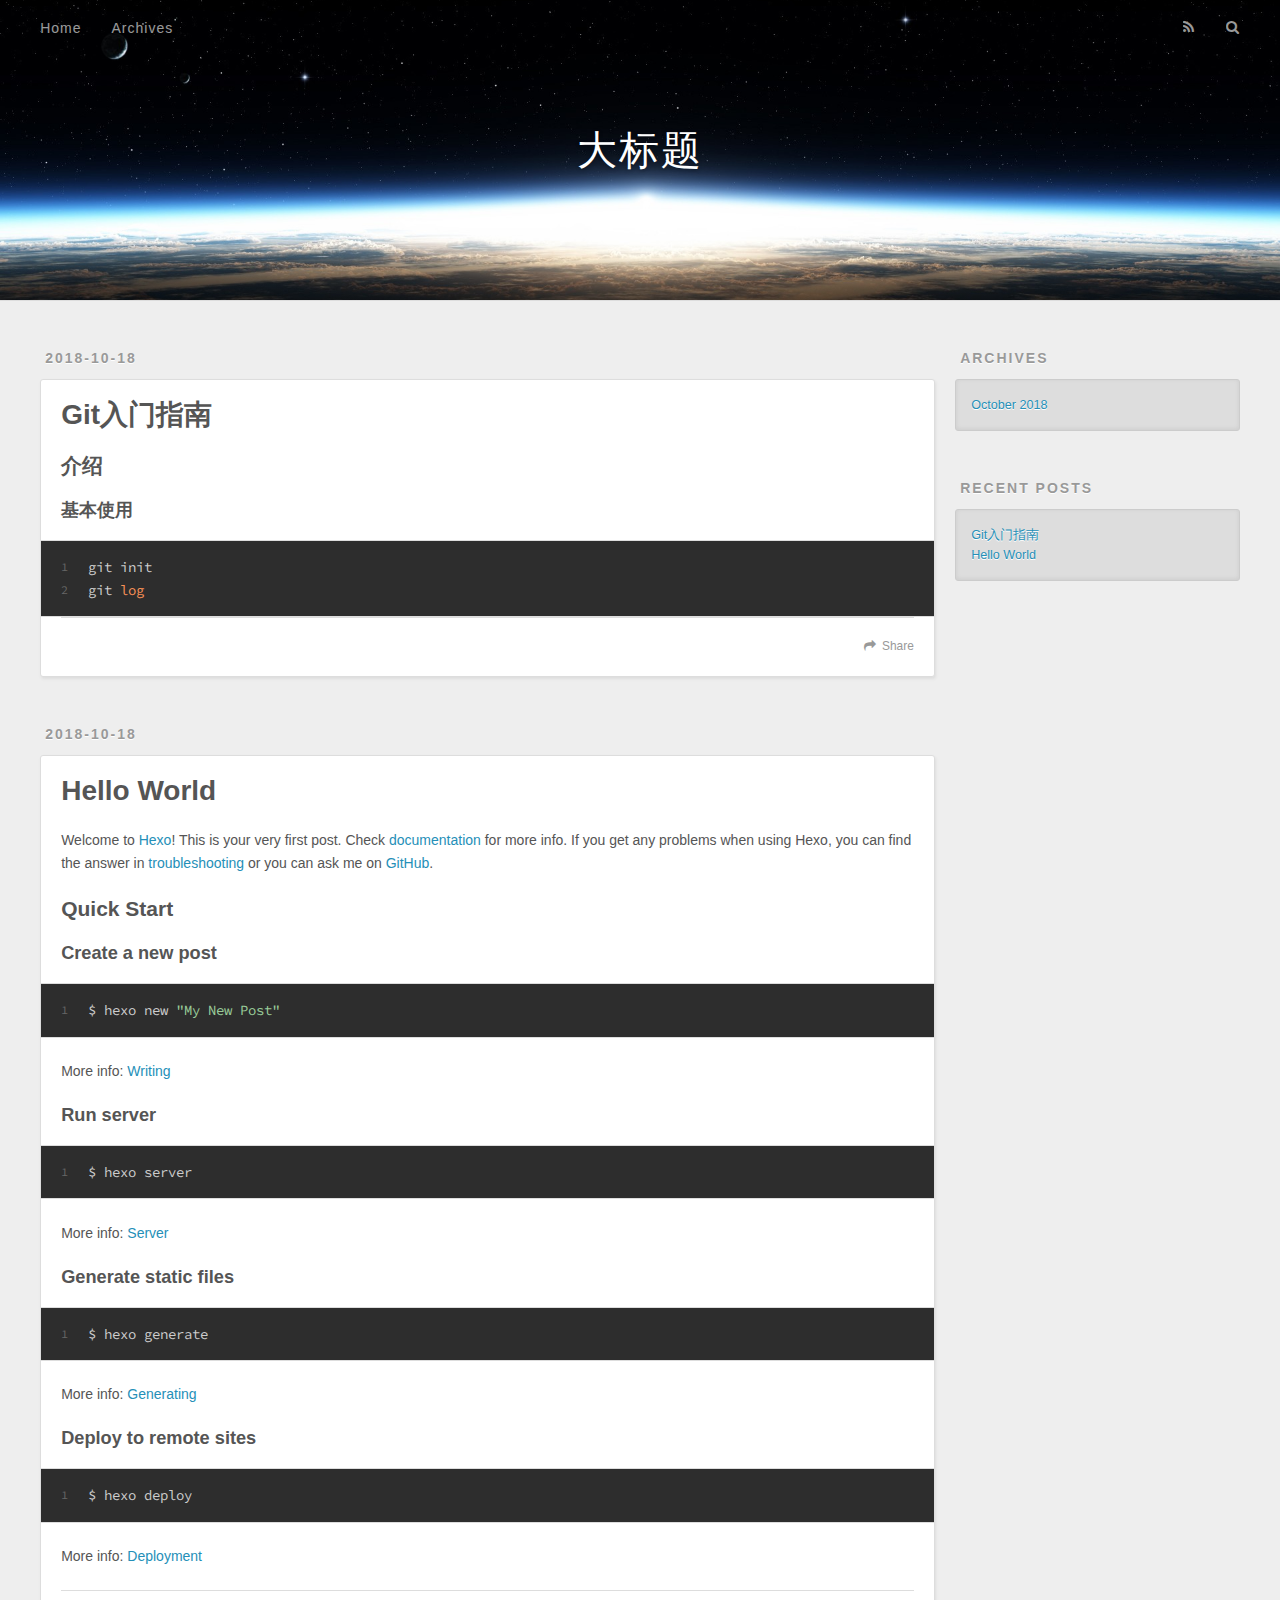
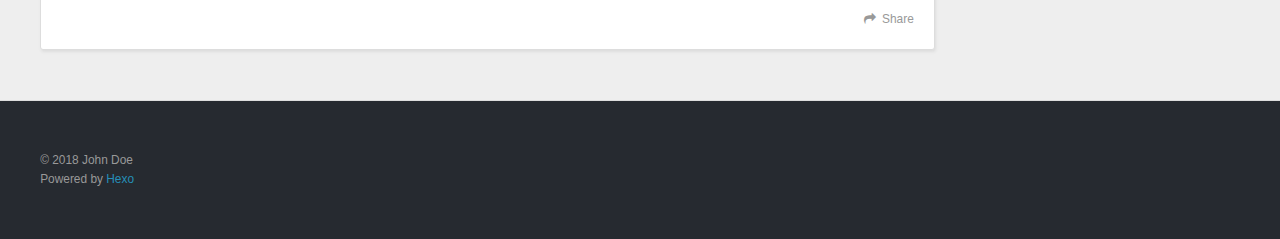
==== index.html @ 71ee5561 "Site updated: 2018-10-18 20:08:12" ====
<!DOCTYPE html>
<html>
<head>
  <meta charset="utf-8">
  

  
  <title>大标题</title>
  <meta name="viewport" content="width=device-width, initial-scale=1, maximum-scale=1">
  <meta property="og:type" content="website">
<meta property="og:title" content="大标题">
<meta property="og:url" content="http://yoursite.com/index.html">
<meta property="og:site_name" content="大标题">
<meta property="og:locale" content="default">
<meta name="twitter:card" content="summary">
<meta name="twitter:title" content="大标题">
  
    <link rel="alternate" href="/atom.xml" title="大标题" type="application/atom+xml">
  
  
    <link rel="icon" href="/favicon.png">
  
  
    <link href="//fonts.googleapis.com/css?family=Source+Code+Pro" rel="stylesheet" type="text/css">
  
  <link rel="stylesheet" href="/css/style.css">
</head>

<body>
  <div id="container">
    <div id="wrap">
      <header id="header">
  <div id="banner"></div>
  <div id="header-outer" class="outer">
    <div id="header-title" class="inner">
      <h1 id="logo-wrap">
        <a href="/" id="logo">大标题</a>
      </h1>
      
    </div>
    <div id="header-inner" class="inner">
      <nav id="main-nav">
        <a id="main-nav-toggle" class="nav-icon"></a>
        
          <a class="main-nav-link" href="/">Home</a>
        
          <a class="main-nav-link" href="/archives">Archives</a>
        
      </nav>
      <nav id="sub-nav">
        
          <a id="nav-rss-link" class="nav-icon" href="/atom.xml" title="RSS Feed"></a>
        
        <a id="nav-search-btn" class="nav-icon" title="Search"></a>
      </nav>
      <div id="search-form-wrap">
        <form action="//google.com/search" method="get" accept-charset="UTF-8" class="search-form"><input type="search" name="q" class="search-form-input" placeholder="Search"><button type="submit" class="search-form-submit">&#xF002;</button><input type="hidden" name="sitesearch" value="http://yoursite.com"></form>
      </div>
    </div>
  </div>
</header>
      <div class="outer">
        <section id="main">
  
    <article id="post-Git入门指南" class="article article-type-post" itemscope itemprop="blogPost">
  <div class="article-meta">
    <a href="/2018/10/18/Git入门指南/" class="article-date">
  <time datetime="2018-10-18T11:48:12.000Z" itemprop="datePublished">2018-10-18</time>
</a>
    
  </div>
  <div class="article-inner">
    
    
      <header class="article-header">
        
  
    <h1 itemprop="name">
      <a class="article-title" href="/2018/10/18/Git入门指南/">Git入门指南</a>
    </h1>
  

      </header>
    
    <div class="article-entry" itemprop="articleBody">
      
        <h2 id="介绍"><a href="#介绍" class="headerlink" title="介绍"></a>介绍</h2><h3 id="基本使用"><a href="#基本使用" class="headerlink" title="基本使用"></a>基本使用</h3><figure class="highlight bash"><table><tr><td class="gutter"><pre><span class="line">1</span><br><span class="line">2</span><br></pre></td><td class="code"><pre><span class="line">git init</span><br><span class="line">git <span class="built_in">log</span></span><br></pre></td></tr></table></figure>

      
    </div>
    <footer class="article-footer">
      <a data-url="http://yoursite.com/2018/10/18/Git入门指南/" data-id="cjneixxfx0001jmjs3ebqkhds" class="article-share-link">Share</a>
      
      
    </footer>
  </div>
  
</article>


  
    <article id="post-hello-world" class="article article-type-post" itemscope itemprop="blogPost">
  <div class="article-meta">
    <a href="/2018/10/18/hello-world/" class="article-date">
  <time datetime="2018-10-18T11:29:55.000Z" itemprop="datePublished">2018-10-18</time>
</a>
    
  </div>
  <div class="article-inner">
    
    
      <header class="article-header">
        
  
    <h1 itemprop="name">
      <a class="article-title" href="/2018/10/18/hello-world/">Hello World</a>
    </h1>
  

      </header>
    
    <div class="article-entry" itemprop="articleBody">
      
        <p>Welcome to <a href="https://hexo.io/" target="_blank" rel="noopener">Hexo</a>! This is your very first post. Check <a href="https://hexo.io/docs/" target="_blank" rel="noopener">documentation</a> for more info. If you get any problems when using Hexo, you can find the answer in <a href="https://hexo.io/docs/troubleshooting.html" target="_blank" rel="noopener">troubleshooting</a> or you can ask me on <a href="https://github.com/hexojs/hexo/issues" target="_blank" rel="noopener">GitHub</a>.</p>
<h2 id="Quick-Start"><a href="#Quick-Start" class="headerlink" title="Quick Start"></a>Quick Start</h2><h3 id="Create-a-new-post"><a href="#Create-a-new-post" class="headerlink" title="Create a new post"></a>Create a new post</h3><figure class="highlight bash"><table><tr><td class="gutter"><pre><span class="line">1</span><br></pre></td><td class="code"><pre><span class="line">$ hexo new <span class="string">"My New Post"</span></span><br></pre></td></tr></table></figure>
<p>More info: <a href="https://hexo.io/docs/writing.html" target="_blank" rel="noopener">Writing</a></p>
<h3 id="Run-server"><a href="#Run-server" class="headerlink" title="Run server"></a>Run server</h3><figure class="highlight bash"><table><tr><td class="gutter"><pre><span class="line">1</span><br></pre></td><td class="code"><pre><span class="line">$ hexo server</span><br></pre></td></tr></table></figure>
<p>More info: <a href="https://hexo.io/docs/server.html" target="_blank" rel="noopener">Server</a></p>
<h3 id="Generate-static-files"><a href="#Generate-static-files" class="headerlink" title="Generate static files"></a>Generate static files</h3><figure class="highlight bash"><table><tr><td class="gutter"><pre><span class="line">1</span><br></pre></td><td class="code"><pre><span class="line">$ hexo generate</span><br></pre></td></tr></table></figure>
<p>More info: <a href="https://hexo.io/docs/generating.html" target="_blank" rel="noopener">Generating</a></p>
<h3 id="Deploy-to-remote-sites"><a href="#Deploy-to-remote-sites" class="headerlink" title="Deploy to remote sites"></a>Deploy to remote sites</h3><figure class="highlight bash"><table><tr><td class="gutter"><pre><span class="line">1</span><br></pre></td><td class="code"><pre><span class="line">$ hexo deploy</span><br></pre></td></tr></table></figure>
<p>More info: <a href="https://hexo.io/docs/deployment.html" target="_blank" rel="noopener">Deployment</a></p>

      
    </div>
    <footer class="article-footer">
      <a data-url="http://yoursite.com/2018/10/18/hello-world/" data-id="cjneixxfq0000jmjsepfy2b7a" class="article-share-link">Share</a>
      
      
    </footer>
  </div>
  
</article>


  


</section>
        
          <aside id="sidebar">
  
    

  
    

  
    
  
    
  <div class="widget-wrap">
    <h3 class="widget-title">Archives</h3>
    <div class="widget">
      <ul class="archive-list"><li class="archive-list-item"><a class="archive-list-link" href="/archives/2018/10/">October 2018</a></li></ul>
    </div>
  </div>


  
    
  <div class="widget-wrap">
    <h3 class="widget-title">Recent Posts</h3>
    <div class="widget">
      <ul>
        
          <li>
            <a href="/2018/10/18/Git入门指南/">Git入门指南</a>
          </li>
        
          <li>
            <a href="/2018/10/18/hello-world/">Hello World</a>
          </li>
        
      </ul>
    </div>
  </div>

  
</aside>
        
      </div>
      <footer id="footer">
  
  <div class="outer">
    <div id="footer-info" class="inner">
      &copy; 2018 John Doe<br>
      Powered by <a href="http://hexo.io/" target="_blank">Hexo</a>
    </div>
  </div>
</footer>
    </div>
    <nav id="mobile-nav">
  
    <a href="/" class="mobile-nav-link">Home</a>
  
    <a href="/archives" class="mobile-nav-link">Archives</a>
  
</nav>
    

<script src="//ajax.googleapis.com/ajax/libs/jquery/2.0.3/jquery.min.js"></script>


  <link rel="stylesheet" href="/fancybox/jquery.fancybox.css">
  <script src="/fancybox/jquery.fancybox.pack.js"></script>


<script src="/js/script.js"></script>



  </div>
</body>
</html>
---- css/style.css ----
body {
  width: 100%;
}
body:before,
body:after {
  content: "";
  display: table;
}
body:after {
  clear: both;
}
html,
body,
div,
span,
applet,
object,
iframe,
h1,
h2,
h3,
h4,
h5,
h6,
p,
blockquote,
pre,
a,
abbr,
acronym,
address,
big,
cite,
code,
del,
dfn,
em,
img,
ins,
kbd,
q,
s,
samp,
small,
strike,
strong,
sub,
sup,
tt,
var,
dl,
dt,
dd,
ol,
ul,
li,
fieldset,
form,
label,
legend,
table,
caption,
tbody,
tfoot,
thead,
tr,
th,
td {
  margin: 0;
  padding: 0;
  border: 0;
  outline: 0;
  font-weight: inherit;
  font-style: inherit;
  font-family: inherit;
  font-size: 100%;
  vertical-align: baseline;
}
body {
  line-height: 1;
  color: #000;
  background: #fff;
}
ol,
ul {
  list-style: none;
}
table {
  border-collapse: separate;
  border-spacing: 0;
  vertical-align: middle;
}
caption,
th,
td {
  text-align: left;
  font-weight: normal;
  vertical-align: middle;
}
a img {
  border: none;
}
input,
button {
  margin: 0;
  padding: 0;
}
input::-moz-focus-inner,
button::-moz-focus-inner {
  border: 0;
  padding: 0;
}
@font-face {
  font-family: FontAwesome;
  font-style: normal;
  font-weight: normal;
  src: url("fonts/fontawesome-webfont.eot?v=#4.0.3");
  src: url("fonts/fontawesome-webfont.eot?#iefix&v=#4.0.3") format("embedded-opentype"), url("fonts/fontawesome-webfont.woff?v=#4.0.3") format("woff"), url("fonts/fontawesome-webfont.ttf?v=#4.0.3") format("truetype"), url("fonts/fontawesome-webfont.svg#fontawesomeregular?v=#4.0.3") format("svg");
}
html,
body,
#container {
  height: 100%;
}
body {
  background: #eee;
  font: 14px -apple-system, BlinkMacSystemFont, "Segoe UI", "Roboto", "Oxygen", "Ubuntu", "Cantarell", "Fira Sans", "Droid Sans", "Helvetica Neue", sans-serif;
  -webkit-text-size-adjust: 100%;
}
.outer {
  max-width: 1220px;
  margin: 0 auto;
  padding: 0 20px;
}
.outer:before,
.outer:after {
  content: "";
  display: table;
}
.outer:after {
  clear: both;
}
.inner {
  display: inline;
  float: left;
  width: 98.33333333333333%;
  margin: 0 0.833333333333333%;
}
.left,
.alignleft {
  float: left;
}
.right,
.alignright {
  float: right;
}
.clear {
  clear: both;
}
#container {
  position: relative;
}
.mobile-nav-on {
  overflow: hidden;
}
#wrap {
  height: 100%;
  width: 100%;
  position: absolute;
  top: 0;
  left: 0;
  -webkit-transition: 0.2s ease-out;
  -moz-transition: 0.2s ease-out;
  -ms-transition: 0.2s ease-out;
  transition: 0.2s ease-out;
  z-index: 1;
  background: #eee;
}
.mobile-nav-on #wrap {
  left: 280px;
}
@media screen and (min-width: 768px) {
  #main {
    display: inline;
    float: left;
    width: 73.33333333333333%;
    margin: 0 0.833333333333333%;
  }
}
.article-date,
.article-category-link,
.archive-year,
.widget-title {
  text-decoration: none;
  text-transform: uppercase;
  letter-spacing: 2px;
  color: #999;
  margin-bottom: 1em;
  margin-left: 5px;
  line-height: 1em;
  text-shadow: 0 1px #fff;
  font-weight: bold;
}
.article-inner,
.archive-article-inner {
  background: #fff;
  -webkit-box-shadow: 1px 2px 3px #ddd;
  box-shadow: 1px 2px 3px #ddd;
  border: 1px solid #ddd;
  border-radius: 3px;
}
.article-entry h1,
.widget h1 {
  font-size: 2em;
}
.article-entry h2,
.widget h2 {
  font-size: 1.5em;
}
.article-entry h3,
.widget h3 {
  font-size: 1.3em;
}
.article-entry h4,
.widget h4 {
  font-size: 1.2em;
}
.article-entry h5,
.widget h5 {
  font-size: 1em;
}
.article-entry h6,
.widget h6 {
  font-size: 1em;
  color: #999;
}
.article-entry hr,
.widget hr {
  border: 1px dashed #ddd;
}
.article-entry strong,
.widget strong {
  font-weight: bold;
}
.article-entry em,
.widget em,
.article-entry cite,
.widget cite {
  font-style: italic;
}
.article-entry sup,
.widget sup,
.article-entry sub,
.widget sub {
  font-size: 0.75em;
  line-height: 0;
  position: relative;
  vertical-align: baseline;
}
.article-entry sup,
.widget sup {
  top: -0.5em;
}
.article-entry sub,
.widget sub {
  bottom: -0.2em;
}
.article-entry small,
.widget small {
  font-size: 0.85em;
}
.article-entry acronym,
.widget acronym,
.article-entry abbr,
.widget abbr {
  border-bottom: 1px dotted;
}
.article-entry ul,
.widget ul,
.article-entry ol,
.widget ol,
.article-entry dl,
.widget dl {
  margin: 0 20px;
  line-height: 1.6em;
}
.article-entry ul ul,
.widget ul ul,
.article-entry ol ul,
.widget ol ul,
.article-entry ul ol,
.widget ul ol,
.article-entry ol ol,
.widget ol ol {
  margin-top: 0;
  margin-bottom: 0;
}
.article-entry ul,
.widget ul {
  list-style: disc;
}
.article-entry ol,
.widget ol {
  list-style: decimal;
}
.article-entry dt,
.widget dt {
  font-weight: bold;
}
#header {
  height: 300px;
  position: relative;
  border-bottom: 1px solid #ddd;
}
#header:before,
#header:after {
  content: "";
  position: absolute;
  left: 0;
  right: 0;
  height: 40px;
}
#header:before {
  top: 0;
  background: -webkit-linear-gradient(rgba(0,0,0,0.2), transparent);
  background: -moz-linear-gradient(rgba(0,0,0,0.2), transparent);
  background: -ms-linear-gradient(rgba(0,0,0,0.2), transparent);
  background: linear-gradient(rgba(0,0,0,0.2), transparent);
}
#header:after {
  bottom: 0;
  background: -webkit-linear-gradient(transparent, rgba(0,0,0,0.2));
  background: -moz-linear-gradient(transparent, rgba(0,0,0,0.2));
  background: -ms-linear-gradient(transparent, rgba(0,0,0,0.2));
  background: linear-gradient(transparent, rgba(0,0,0,0.2));
}
#header-outer {
  height: 100%;
  position: relative;
}
#header-inner {
  position: relative;
  overflow: hidden;
}
#banner {
  position: absolute;
  top: 0;
  left: 0;
  width: 100%;
  height: 100%;
  background: url("images/banner.jpg") center #000;
  -webkit-background-size: cover;
  -moz-background-size: cover;
  background-size: cover;
  z-index: -1;
}
#header-title {
  text-align: center;
  height: 40px;
  position: absolute;
  top: 50%;
  left: 0;
  margin-top: -20px;
}
#logo,
#subtitle {
  text-decoration: none;
  color: #fff;
  font-weight: 300;
  text-shadow: 0 1px 4px rgba(0,0,0,0.3);
}
#logo {
  font-size: 40px;
  line-height: 40px;
  letter-spacing: 2px;
}
#subtitle {
  font-size: 16px;
  line-height: 16px;
  letter-spacing: 1px;
}
#subtitle-wrap {
  margin-top: 16px;
}
#main-nav {
  float: left;
  margin-left: -15px;
}
.nav-icon,
.main-nav-link {
  float: left;
  color: #fff;
  opacity: 0.6;
  text-decoration: none;
  text-shadow: 0 1px rgba(0,0,0,0.2);
  -webkit-transition: opacity 0.2s;
  -moz-transition: opacity 0.2s;
  -ms-transition: opacity 0.2s;
  transition: opacity 0.2s;
  display: block;
  padding: 20px 15px;
}
.nav-icon:hover,
.main-nav-link:hover {
  opacity: 1;
}
.nav-icon {
  font-family: FontAwesome;
  text-align: center;
  font-size: 14px;
  width: 14px;
  height: 14px;
  padding: 20px 15px;
  position: relative;
  cursor: pointer;
}
.main-nav-link {
  font-weight: 300;
  letter-spacing: 1px;
}
@media screen and (max-width: 479px) {
  .main-nav-link {
    display: none;
  }
}
#main-nav-toggle {
  display: none;
}
#main-nav-toggle:before {
  content: "\f0c9";
}
@media screen and (max-width: 479px) {
  #main-nav-toggle {
    display: block;
  }
}
#sub-nav {
  float: right;
  margin-right: -15px;
}
#nav-rss-link:before {
  content: "\f09e";
}
#nav-search-btn:before {
  content: "\f002";
}
#search-form-wrap {
  position: absolute;
  top: 15px;
  width: 150px;
  height: 30px;
  right: -150px;
  opacity: 0;
  -webkit-transition: 0.2s ease-out;
  -moz-transition: 0.2s ease-out;
  -ms-transition: 0.2s ease-out;
  transition: 0.2s ease-out;
}
#search-form-wrap.on {
  opacity: 1;
  right: 0;
}
@media screen and (max-width: 479px) {
  #search-form-wrap {
    width: 100%;
    right: -100%;
  }
}
.search-form {
  position: absolute;
  top: 0;
  left: 0;
  right: 0;
  background: #fff;
  padding: 5px 15px;
  border-radius: 15px;
  -webkit-box-shadow: 0 0 10px rgba(0,0,0,0.3);
  box-shadow: 0 0 10px rgba(0,0,0,0.3);
}
.search-form-input {
  border: none;
  background: none;
  color: #555;
  width: 100%;
  font: 13px -apple-system, BlinkMacSystemFont, "Segoe UI", "Roboto", "Oxygen", "Ubuntu", "Cantarell", "Fira Sans", "Droid Sans", "Helvetica Neue", sans-serif;
  outline: none;
}
.search-form-input::-webkit-search-results-decoration,
.search-form-input::-webkit-search-cancel-button {
  -webkit-appearance: none;
}
.search-form-submit {
  position: absolute;
  top: 50%;
  right: 10px;
  margin-top: -7px;
  font: 13px FontAwesome;
  border: none;
  background: none;
  color: #bbb;
  cursor: pointer;
}
.search-form-submit:hover,
.search-form-submit:focus {
  color: #777;
}
.article {
  margin: 50px 0;
}
.article-inner {
  overflow: hidden;
}
.article-meta:before,
.article-meta:after {
  content: "";
  display: table;
}
.article-meta:after {
  clear: both;
}
.article-date {
  float: left;
}
.article-category {
  float: left;
  line-height: 1em;
  color: #ccc;
  text-shadow: 0 1px #fff;
  margin-left: 8px;
}
.article-category:before {
  content: "\2022";
}
.article-category-link {
  margin: 0 12px 1em;
}
.article-header {
  padding: 20px 20px 0;
}
.article-title {
  text-decoration: none;
  font-size: 2em;
  font-weight: bold;
  color: #555;
  line-height: 1.1em;
  -webkit-transition: color 0.2s;
  -moz-transition: color 0.2s;
  -ms-transition: color 0.2s;
  transition: color 0.2s;
}
a.article-title:hover {
  color: #258fb8;
}
.article-entry {
  color: #555;
  padding: 0 20px;
}
.article-entry:before,
.article-entry:after {
  content: "";
  display: table;
}
.article-entry:after {
  clear: both;
}
.article-entry p,
.article-entry table {
  line-height: 1.6em;
  margin: 1.6em 0;
}
.article-entry h1,
.article-entry h2,
.article-entry h3,
.article-entry h4,
.article-entry h5,
.article-entry h6 {
  font-weight: bold;
}
.article-entry h1,
.article-entry h2,
.article-entry h3,
.article-entry h4,
.article-entry h5,
.article-entry h6 {
  line-height: 1.1em;
  margin: 1.1em 0;
}
.article-entry a {
  color: #258fb8;
  text-decoration: none;
}
.article-entry a:hover {
  text-decoration: underline;
}
.article-entry ul,
.article-entry ol,
.article-entry dl {
  margin-top: 1.6em;
  margin-bottom: 1.6em;
}
.article-entry img,
.article-entry video {
  max-width: 100%;
  height: auto;
  display: block;
  margin: auto;
}
.article-entry iframe {
  border: none;
}
.article-entry table {
  width: 100%;
  border-collapse: collapse;
  border-spacing: 0;
}
.article-entry th {
  font-weight: bold;
  border-bottom: 3px solid #ddd;
  padding-bottom: 0.5em;
}
.article-entry td {
  border-bottom: 1px solid #ddd;
  padding: 10px 0;
}
.article-entry blockquote {
  font-family: Georgia, "Times New Roman", serif;
  font-size: 1.4em;
  margin: 1.6em 20px;
  text-align: center;
}
.article-entry blockquote footer {
  font-size: 14px;
  margin: 1.6em 0;
  font-family: -apple-system, BlinkMacSystemFont, "Segoe UI", "Roboto", "Oxygen", "Ubuntu", "Cantarell", "Fira Sans", "Droid Sans", "Helvetica Neue", sans-serif;
}
.article-entry blockquote footer cite:before {
  content: "—";
  padding: 0 0.5em;
}
.article-entry .pullquote {
  text-align: left;
  width: 45%;
  margin: 0;
}
.article-entry .pullquote.left {
  margin-left: 0.5em;
  margin-right: 1em;
}
.article-entry .pullquote.right {
  margin-right: 0.5em;
  margin-left: 1em;
}
.article-entry .caption {
  color: #999;
  display: block;
  font-size: 0.9em;
  margin-top: 0.5em;
  position: relative;
  text-align: center;
}
.article-entry .video-container {
  position: relative;
  padding-top: 56.25%;
  height: 0;
  overflow: hidden;
}
.article-entry .video-container iframe,
.article-entry .video-container object,
.article-entry .video-container embed {
  position: absolute;
  top: 0;
  left: 0;
  width: 100%;
  height: 100%;
  margin-top: 0;
}
.article-more-link a {
  display: inline-block;
  line-height: 1em;
  padding: 6px 15px;
  border-radius: 15px;
  background: #eee;
  color: #999;
  text-shadow: 0 1px #fff;
  text-decoration: none;
}
.article-more-link a:hover {
  background: #258fb8;
  color: #fff;
  text-decoration: none;
  text-shadow: 0 1px #1e7293;
}
.article-footer {
  font-size: 0.85em;
  line-height: 1.6em;
  border-top: 1px solid #ddd;
  padding-top: 1.6em;
  margin: 0 20px 20px;
}
.article-footer:before,
.article-footer:after {
  content: "";
  display: table;
}
.article-footer:after {
  clear: both;
}
.article-footer a {
  color: #999;
  text-decoration: none;
}
.article-footer a:hover {
  color: #555;
}
.article-tag-list-item {
  float: left;
  margin-right: 10px;
}
.article-tag-list-link:before {
  content: "#";
}
.article-comment-link {
  float: right;
}
.article-comment-link:before {
  content: "\f075";
  font-family: FontAwesome;
  padding-right: 8px;
}
.article-share-link {
  cursor: pointer;
  float: right;
  margin-left: 20px;
}
.article-share-link:before {
  content: "\f064";
  font-family: FontAwesome;
  padding-right: 6px;
}
#article-nav {
  position: relative;
}
#article-nav:before,
#article-nav:after {
  content: "";
  display: table;
}
#article-nav:after {
  clear: both;
}
@media screen and (min-width: 768px) {
  #article-nav {
    margin: 50px 0;
  }
  #article-nav:before {
    width: 8px;
    height: 8px;
    position: absolute;
    top: 50%;
    left: 50%;
    margin-top: -4px;
    margin-left: -4px;
    content: "";
    border-radius: 50%;
    background: #ddd;
    -webkit-box-shadow: 0 1px 2px #fff;
    box-shadow: 0 1px 2px #fff;
  }
}
.article-nav-link-wrap {
  text-decoration: none;
  text-shadow: 0 1px #fff;
  color: #999;
  -webkit-box-sizing: border-box;
  -moz-box-sizing: border-box;
  box-sizing: border-box;
  margin-top: 50px;
  text-align: center;
  display: block;
}
.article-nav-link-wrap:hover {
  color: #555;
}
@media screen and (min-width: 768px) {
  .article-nav-link-wrap {
    width: 50%;
    margin-top: 0;
  }
}
@media screen and (min-width: 768px) {
  #article-nav-newer {
    float: left;
    text-align: right;
    padding-right: 20px;
  }
}
@media screen and (min-width: 768px) {
  #article-nav-older {
    float: right;
    text-align: left;
    padding-left: 20px;
  }
}
.article-nav-caption {
  text-transform: uppercase;
  letter-spacing: 2px;
  color: #ddd;
  line-height: 1em;
  font-weight: bold;
}
#article-nav-newer .article-nav-caption {
  margin-right: -2px;
}
.article-nav-title {
  font-size: 0.85em;
  line-height: 1.6em;
  margin-top: 0.5em;
}
.article-share-box {
  position: absolute;
  display: none;
  background: #fff;
  -webkit-box-shadow: 1px 2px 10px rgba(0,0,0,0.2);
  box-shadow: 1px 2px 10px rgba(0,0,0,0.2);
  border-radius: 3px;
  margin-left: -145px;
  overflow: hidden;
  z-index: 1;
}
.article-share-box.on {
  display: block;
}
.article-share-input {
  width: 100%;
  background: none;
  -webkit-box-sizing: border-box;
  -moz-box-sizing: border-box;
  box-sizing: border-box;
  font: 14px -apple-system, BlinkMacSystemFont, "Segoe UI", "Roboto", "Oxygen", "Ubuntu", "Cantarell", "Fira Sans", "Droid Sans", "Helvetica Neue", sans-serif;
  padding: 0 15px;
  color: #555;
  outline: none;
  border: 1px solid #ddd;
  border-radius: 3px 3px 0 0;
  height: 36px;
  line-height: 36px;
}
.article-share-links {
  background: #eee;
}
.article-share-links:before,
.article-share-links:after {
  content: "";
  display: table;
}
.article-share-links:after {
  clear: both;
}
.article-share-twitter,
.article-share-facebook,
.article-share-pinterest,
.article-share-google {
  width: 50px;
  height: 36px;
  display: block;
  float: left;
  position: relative;
  color: #999;
  text-shadow: 0 1px #fff;
}
.article-share-twitter:before,
.article-share-facebook:before,
.article-share-pinterest:before,
.article-share-google:before {
  font-size: 20px;
  font-family: FontAwesome;
  width: 20px;
  height: 20px;
  position: absolute;
  top: 50%;
  left: 50%;
  margin-top: -10px;
  margin-left: -10px;
  text-align: center;
}
.article-share-twitter:hover,
.article-share-facebook:hover,
.article-share-pinterest:hover,
.article-share-google:hover {
  color: #fff;
}
.article-share-twitter:before {
  content: "\f099";
}
.article-share-twitter:hover {
  background: #00aced;
  text-shadow: 0 1px #008abe;
}
.article-share-facebook:before {
  content: "\f09a";
}
.article-share-facebook:hover {
  background: #3b5998;
  text-shadow: 0 1px #2f477a;
}
.article-share-pinterest:before {
  content: "\f0d2";
}
.article-share-pinterest:hover {
  background: #cb2027;
  text-shadow: 0 1px #a21a1f;
}
.article-share-google:before {
  content: "\f0d5";
}
.article-share-google:hover {
  background: #dd4b39;
  text-shadow: 0 1px #be3221;
}
.article-gallery {
  background: #000;
  position: relative;
}
.article-gallery-photos {
  position: relative;
  overflow: hidden;
}
.article-gallery-img {
  display: none;
  max-width: 100%;
}
.article-gallery-img:first-child {
  display: block;
}
.article-gallery-img.loaded {
  position: absolute;
  display: block;
}
.article-gallery-img img {
  display: block;
  max-width: 100%;
  margin: 0 auto;
}
#comments {
  background: #fff;
  -webkit-box-shadow: 1px 2px 3px #ddd;
  box-shadow: 1px 2px 3px #ddd;
  padding: 20px;
  border: 1px solid #ddd;
  border-radius: 3px;
  margin: 50px 0;
}
#comments a {
  color: #258fb8;
}
.archives-wrap {
  margin: 50px 0;
}
.archives:before,
.archives:after {
  content: "";
  display: table;
}
.archives:after {
  clear: both;
}
.archive-year-wrap {
  margin-bottom: 1em;
}
.archives {
  -webkit-column-gap: 10px;
  -moz-column-gap: 10px;
  column-gap: 10px;
}
@media screen and (min-width: 480px) and (max-width: 767px) {
  .archives {
    -webkit-column-count: 2;
    -moz-column-count: 2;
    column-count: 2;
  }
}
@media screen and (min-width: 768px) {
  .archives {
    -webkit-column-count: 3;
    -moz-column-count: 3;
    column-count: 3;
  }
}
.archive-article {
  -webkit-column-break-inside: avoid;
  page-break-inside: avoid;
  overflow: hidden;
  break-inside: avoid-column;
}
.archive-article-inner {
  padding: 10px;
  margin-bottom: 15px;
}
.archive-article-title {
  text-decoration: none;
  font-weight: bold;
  color: #555;
  -webkit-transition: color 0.2s;
  -moz-transition: color 0.2s;
  -ms-transition: color 0.2s;
  transition: color 0.2s;
  line-height: 1.6em;
}
.archive-article-title:hover {
  color: #258fb8;
}
.archive-article-footer {
  margin-top: 1em;
}
.archive-article-date {
  color: #999;
  text-decoration: none;
  font-size: 0.85em;
  line-height: 1em;
  margin-bottom: 0.5em;
  display: block;
}
#page-nav {
  margin: 50px auto;
  background: #fff;
  -webkit-box-shadow: 1px 2px 3px #ddd;
  box-shadow: 1px 2px 3px #ddd;
  border: 1px solid #ddd;
  border-radius: 3px;
  text-align: center;
  color: #999;
  overflow: hidden;
}
#page-nav:before,
#page-nav:after {
  content: "";
  display: table;
}
#page-nav:after {
  clear: both;
}
#page-nav a,
#page-nav span {
  padding: 10px 20px;
  line-height: 1;
  height: 2ex;
}
#page-nav a {
  color: #999;
  text-decoration: none;
}
#page-nav a:hover {
  background: #999;
  color: #fff;
}
#page-nav .prev {
  float: left;
}
#page-nav .next {
  float: right;
}
#page-nav .page-number {
  display: inline-block;
}
@media screen and (max-width: 479px) {
  #page-nav .page-number {
    display: none;
  }
}
#page-nav .current {
  color: #555;
  font-weight: bold;
}
#page-nav .space {
  color: #ddd;
}
#footer {
  background: #262a30;
  padding: 50px 0;
  border-top: 1px solid #ddd;
  color: #999;
}
#footer a {
  color: #258fb8;
  text-decoration: none;
}
#footer a:hover {
  text-decoration: underline;
}
#footer-info {
  line-height: 1.6em;
  font-size: 0.85em;
}
.article-entry pre,
.article-entry .highlight {
  background: #2d2d2d;
  margin: 0 -20px;
  padding: 15px 20px;
  border-style: solid;
  border-color: #ddd;
  border-width: 1px 0;
  overflow: auto;
  color: #ccc;
  line-height: 22.400000000000002px;
}
.article-entry .highlight .gutter pre,
.article-entry .gist .gist-file .gist-data .line-numbers {
  color: #666;
  font-size: 0.85em;
}
.article-entry pre,
.article-entry code {
  font-family: "Source Code Pro", Consolas, Monaco, Menlo, Consolas, monospace;
}
.article-entry code {
  background: #eee;
  text-shadow: 0 1px #fff;
  padding: 0 0.3em;
}
.article-entry pre code {
  background: none;
  text-shadow: none;
  padding: 0;
}
.article-entry .highlight pre {
  border: none;
  margin: 0;
  padding: 0;
}
.article-entry .highlight table {
  margin: 0;
  width: auto;
}
.article-entry .highlight td {
  border: none;
  padding: 0;
}
.article-entry .highlight figcaption {
  font-size: 0.85em;
  color: #999;
  line-height: 1em;
  margin-bottom: 1em;
}
.article-entry .highlight figcaption:before,
.article-entry .highlight figcaption:after {
  content: "";
  display: table;
}
.article-entry .highlight figcaption:after {
  clear: both;
}
.article-entry .highlight figcaption a {
  float: right;
}
.article-entry .highlight .gutter pre {
  text-align: right;
  padding-right: 20px;
}
.article-entry .highlight .line {
  height: 22.400000000000002px;
}
.article-entry .highlight .line.marked {
  background: #515151;
}
.article-entry .gist {
  margin: 0 -20px;
  border-style: solid;
  border-color: #ddd;
  border-width: 1px 0;
  background: #2d2d2d;
  padding: 15px 20px 15px 0;
}
.article-entry .gist .gist-file {
  border: none;
  font-family: "Source Code Pro", Consolas, Monaco, Menlo, Consolas, monospace;
  margin: 0;
}
.article-entry .gist .gist-file .gist-data {
  background: none;
  border: none;
}
.article-entry .gist .gist-file .gist-data .line-numbers {
  background: none;
  border: none;
  padding: 0 20px 0 0;
}
.article-entry .gist .gist-file .gist-data .line-data {
  padding: 0 !important;
}
.article-entry .gist .gist-file .highlight {
  margin: 0;
  padding: 0;
  border: none;
}
.article-entry .gist .gist-file .gist-meta {
  background: #2d2d2d;
  color: #999;
  font: 0.85em -apple-system, BlinkMacSystemFont, "Segoe UI", "Roboto", "Oxygen", "Ubuntu", "Cantarell", "Fira Sans", "Droid Sans", "Helvetica Neue", sans-serif;
  text-shadow: 0 0;
  padding: 0;
  margin-top: 1em;
  margin-left: 20px;
}
.article-entry .gist .gist-file .gist-meta a {
  color: #258fb8;
  font-weight: normal;
}
.article-entry .gist .gist-file .gist-meta a:hover {
  text-decoration: underline;
}
pre .comment,
pre .title {
  color: #999;
}
pre .variable,
pre .attribute,
pre .tag,
pre .regexp,
pre .ruby .constant,
pre .xml .tag .title,
pre .xml .pi,
pre .xml .doctype,
pre .html .doctype,
pre .css .id,
pre .css .class,
pre .css .pseudo {
  color: #f2777a;
}
pre .number,
pre .preprocessor,
pre .built_in,
pre .literal,
pre .params,
pre .constant {
  color: #f99157;
}
pre .class,
pre .ruby .class .title,
pre .css .rules .attribute {
  color: #9c9;
}
pre .string,
pre .value,
pre .inheritance,
pre .header,
pre .ruby .symbol,
pre .xml .cdata {
  color: #9c9;
}
pre .css .hexcolor {
  color: #6cc;
}
pre .function,
pre .python .decorator,
pre .python .title,
pre .ruby .function .title,
pre .ruby .title .keyword,
pre .perl .sub,
pre .javascript .title,
pre .coffeescript .title {
  color: #69c;
}
pre .keyword,
pre .javascript .function {
  color: #c9c;
}
@media screen and (max-width: 479px) {
  #mobile-nav {
    position: absolute;
    top: 0;
    left: 0;
    width: 280px;
    height: 100%;
    background: #191919;
    border-right: 1px solid #fff;
  }
}
@media screen and (max-width: 479px) {
  .mobile-nav-link {
    display: block;
    color: #999;
    text-decoration: none;
    padding: 15px 20px;
    font-weight: bold;
  }
  .mobile-nav-link:hover {
    color: #fff;
  }
}
@media screen and (min-width: 768px) {
  #sidebar {
    display: inline;
    float: left;
    width: 23.333333333333332%;
    margin: 0 0.833333333333333%;
  }
}
.widget-wrap {
  margin: 50px 0;
}
.widget {
  color: #777;
  text-shadow: 0 1px #fff;
  background: #ddd;
  -webkit-box-shadow: 0 -1px 4px #ccc inset;
  box-shadow: 0 -1px 4px #ccc inset;
  border: 1px solid #ccc;
  padding: 15px;
  border-radius: 3px;
}
.widget a {
  color: #258fb8;
  text-decoration: none;
}
.widget a:hover {
  text-decoration: underline;
}
.widget ul ul,
.widget ol ul,
.widget dl ul,
.widget ul ol,
.widget ol ol,
.widget dl ol,
.widget ul dl,
.widget ol dl,
.widget dl dl {
  margin-left: 15px;
  list-style: disc;
}
.widget {
  line-height: 1.6em;
  word-wrap: break-word;
  font-size: 0.9em;
}
.widget ul,
.widget ol {
  list-style: none;
  margin: 0;
}
.widget ul ul,
.widget ol ul,
.widget ul ol,
.widget ol ol {
  margin: 0 20px;
}
.widget ul ul,
.widget ol ul {
  list-style: disc;
}
.widget ul ol,
.widget ol ol {
  list-style: decimal;
}
.category-list-count,
.tag-list-count,
.archive-list-count {
  padding-left: 5px;
  color: #999;
  font-size: 0.85em;
}
.category-list-count:before,
.tag-list-count:before,
.archive-list-count:before {
  content: "(";
}
.category-list-count:after,
.tag-list-count:after,
.archive-list-count:after {
  content: ")";
}
.tagcloud a {
  margin-right: 5px;
  display: inline-block;
}
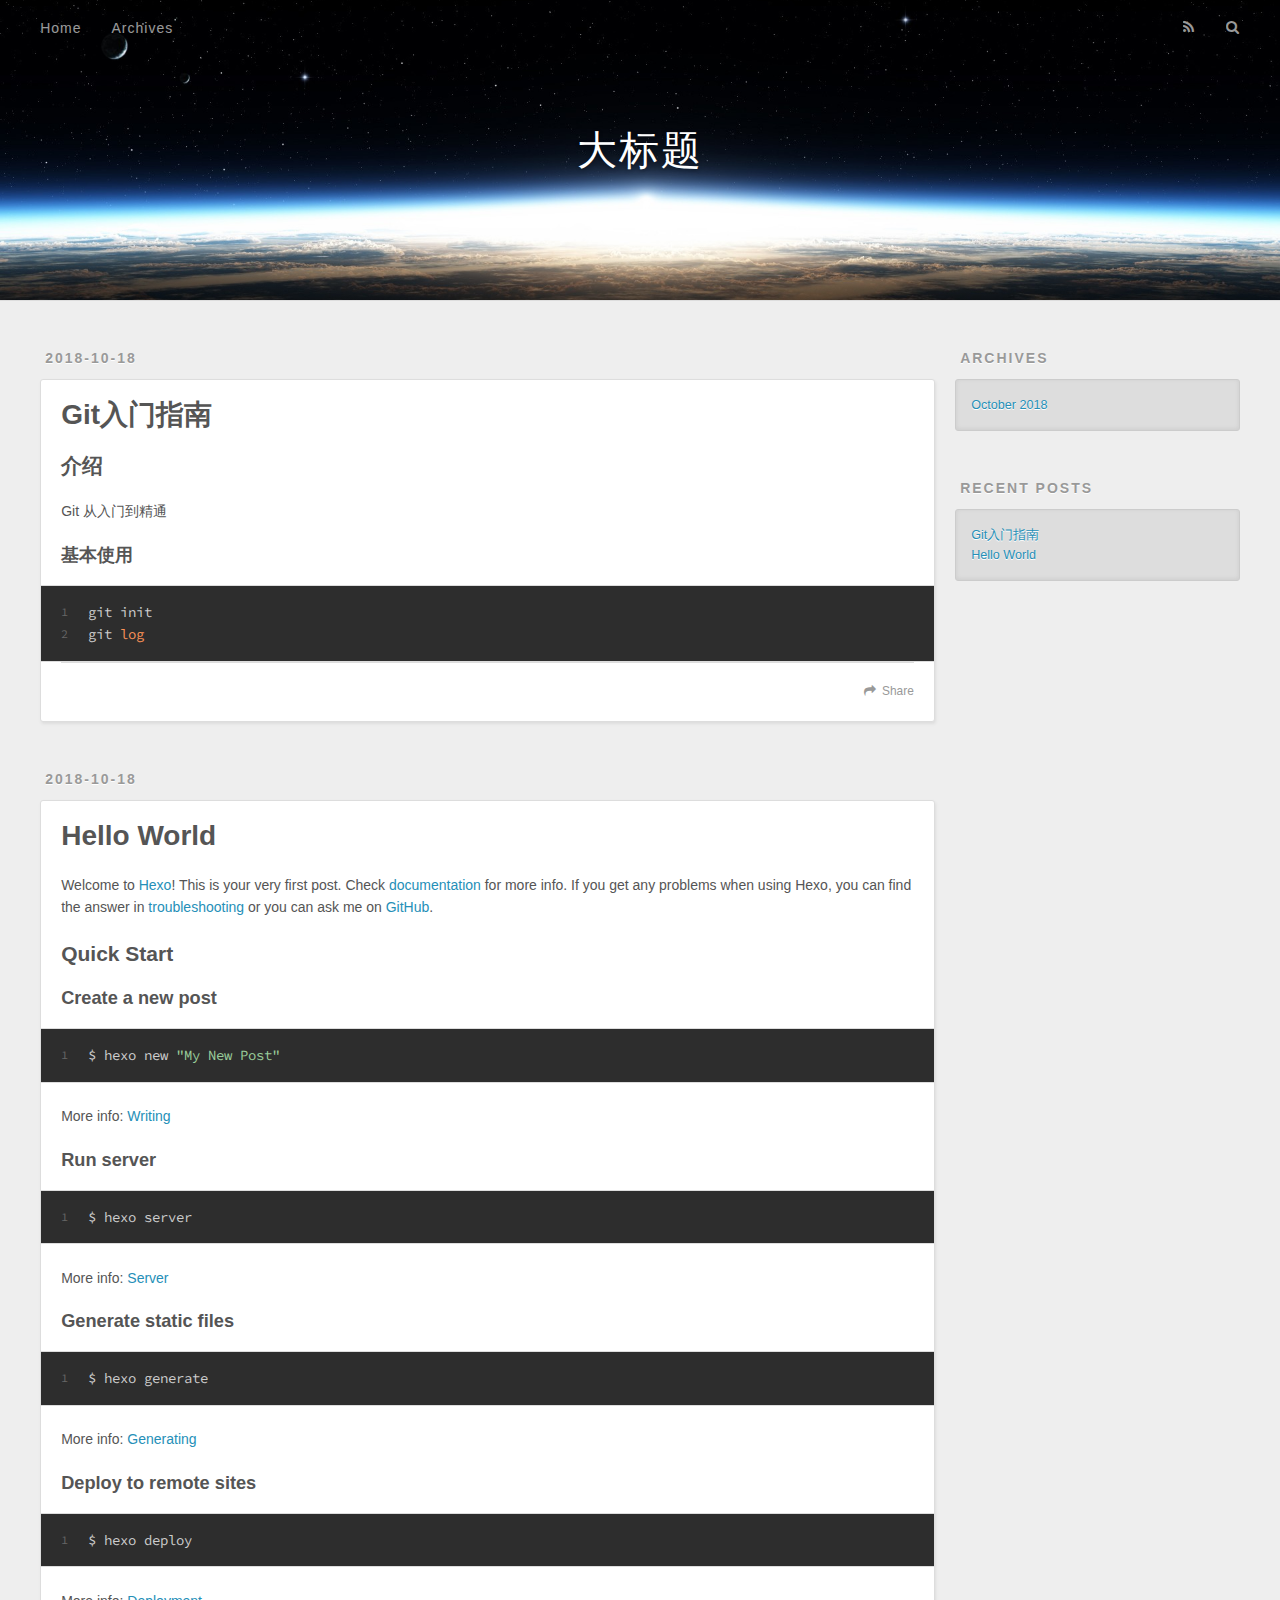
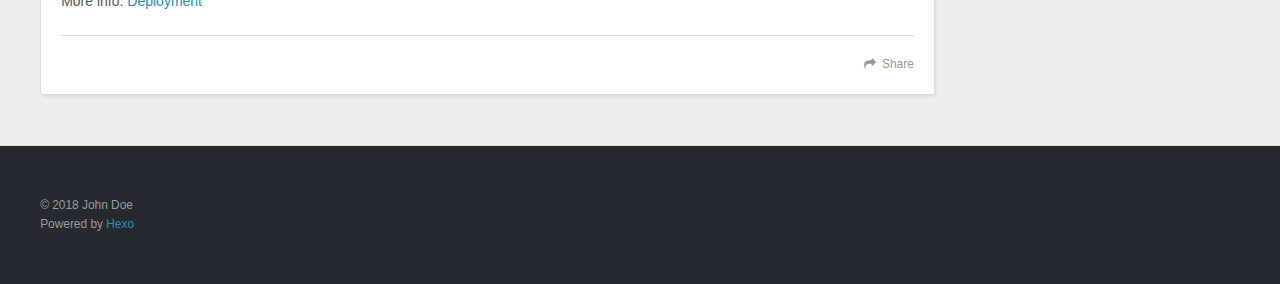
==== commit dc217095: "Site updated: 2018-10-18 20:14:51" ====
--- a/index.html
+++ b/index.html
@@ -84,12 +84,13 @@
     
     <div class="article-entry" itemprop="articleBody">
       
-        <h2 id="介绍"><a href="#介绍" class="headerlink" title="介绍"></a>介绍</h2><h3 id="基本使用"><a href="#基本使用" class="headerlink" title="基本使用"></a>基本使用</h3><figure class="highlight bash"><table><tr><td class="gutter"><pre><span class="line">1</span><br><span class="line">2</span><br></pre></td><td class="code"><pre><span class="line">git init</span><br><span class="line">git <span class="built_in">log</span></span><br></pre></td></tr></table></figure>
+        <h2 id="介绍"><a href="#介绍" class="headerlink" title="介绍"></a>介绍</h2><p>Git 从入门到精通</p>
+<h3 id="基本使用"><a href="#基本使用" class="headerlink" title="基本使用"></a>基本使用</h3><figure class="highlight bash"><table><tr><td class="gutter"><pre><span class="line">1</span><br><span class="line">2</span><br></pre></td><td class="code"><pre><span class="line">git init</span><br><span class="line">git <span class="built_in">log</span></span><br></pre></td></tr></table></figure>
 
       
     </div>
     <footer class="article-footer">
-      <a data-url="http://yoursite.com/2018/10/18/Git入门指南/" data-id="cjneixxfx0001jmjs3ebqkhds" class="article-share-link">Share</a>
+      <a data-url="http://yoursite.com/2018/10/18/Git入门指南/" data-id="cjnejspb70000lnjsgozzv4km" class="article-share-link">Share</a>
       
       
     </footer>
@@ -134,7 +135,7 @@
       
     </div>
     <footer class="article-footer">
-      <a data-url="http://yoursite.com/2018/10/18/hello-world/" data-id="cjneixxfq0000jmjsepfy2b7a" class="article-share-link">Share</a>
+      <a data-url="http://yoursite.com/2018/10/18/hello-world/" data-id="cjnejspbe0001lnjsssf5kvu7" class="article-share-link">Share</a>
       
       
     </footer>
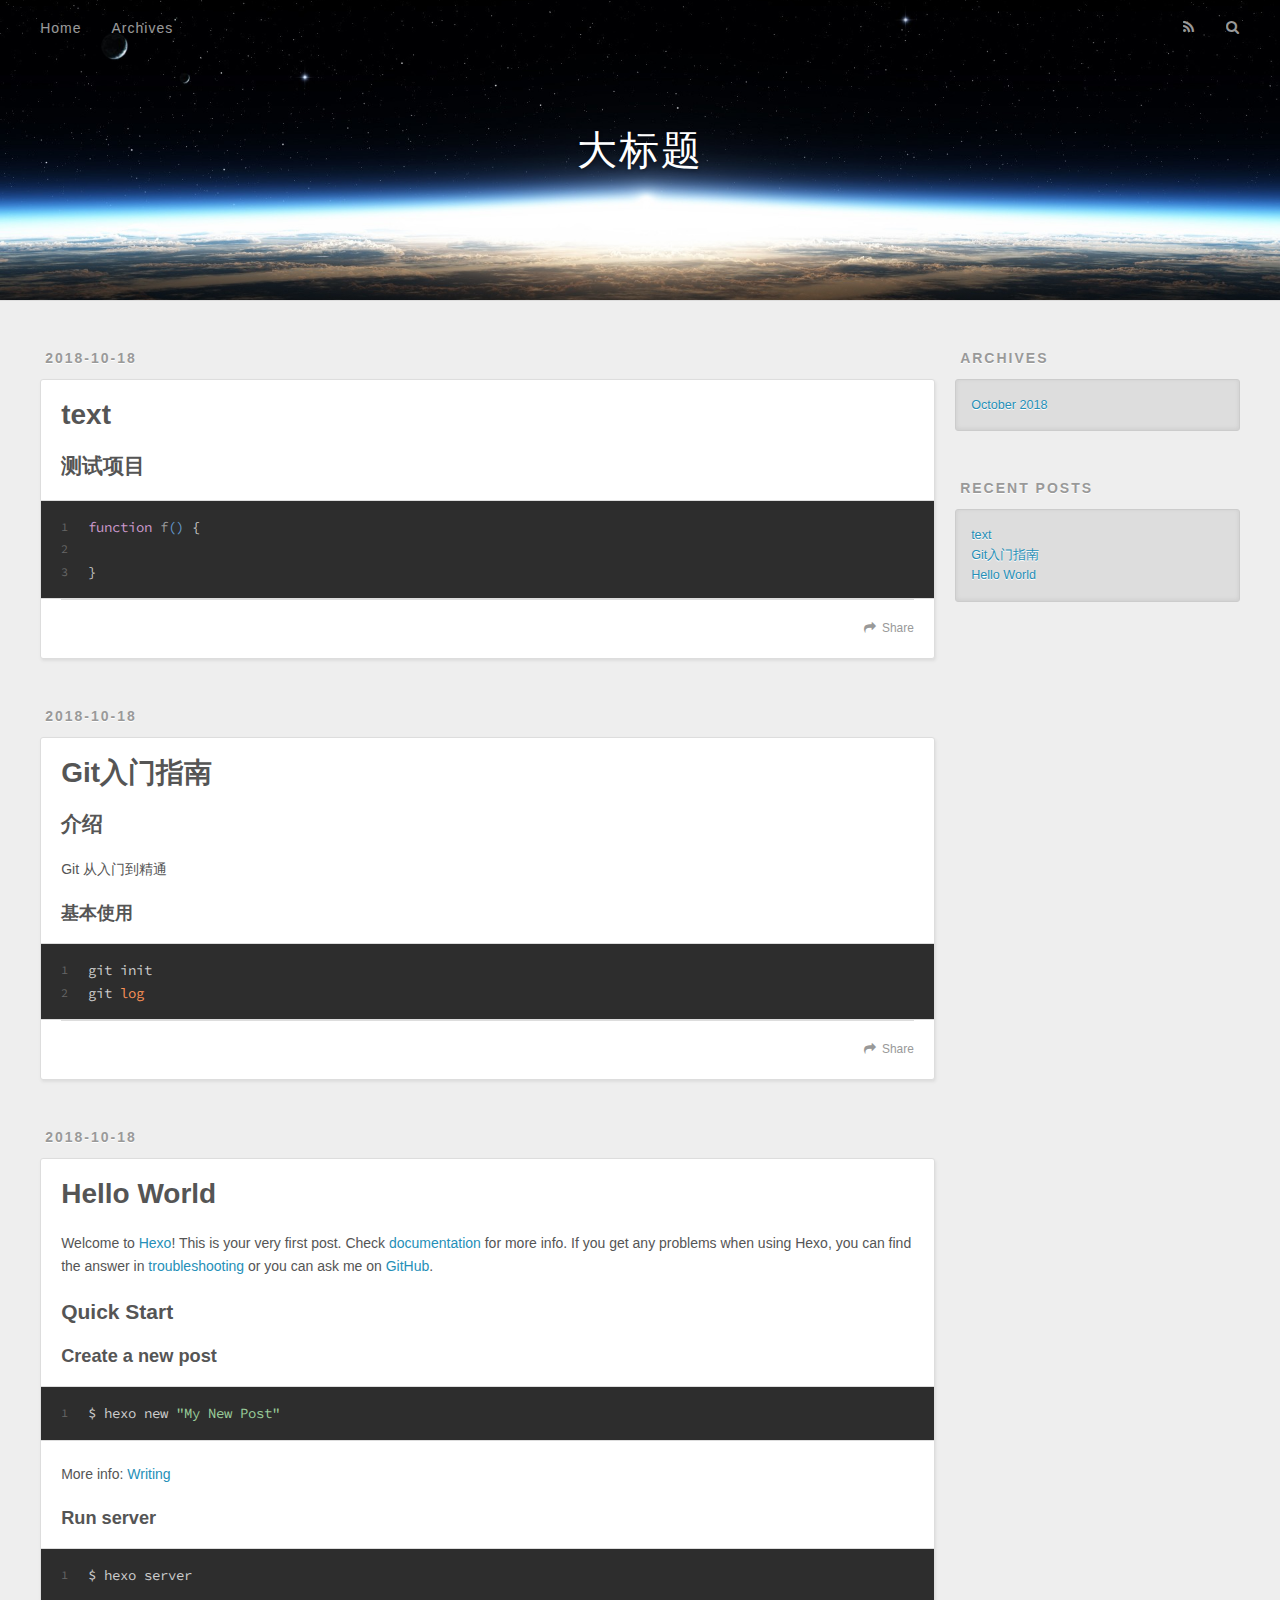
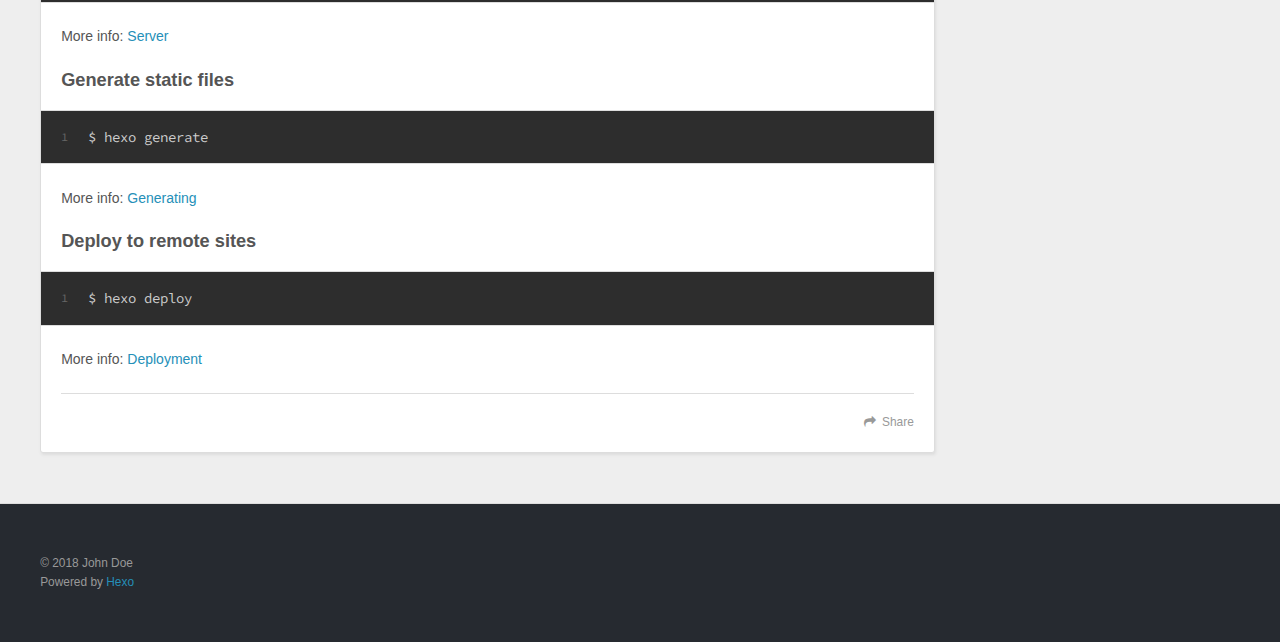
==== commit 533e2265: "Site updated: 2018-10-18 20:18:28" ====
--- a/index.html
+++ b/index.html
@@ -62,6 +62,43 @@
       <div class="outer">
         <section id="main">
   
+    <article id="post-text" class="article article-type-post" itemscope itemprop="blogPost">
+  <div class="article-meta">
+    <a href="/2018/10/18/text/" class="article-date">
+  <time datetime="2018-10-18T12:16:50.000Z" itemprop="datePublished">2018-10-18</time>
+</a>
+    
+  </div>
+  <div class="article-inner">
+    
+    
+      <header class="article-header">
+        
+  
+    <h1 itemprop="name">
+      <a class="article-title" href="/2018/10/18/text/">text</a>
+    </h1>
+  
+
+      </header>
+    
+    <div class="article-entry" itemprop="articleBody">
+      
+        <h2 id="测试项目"><a href="#测试项目" class="headerlink" title="测试项目"></a>测试项目</h2><figure class="highlight js"><table><tr><td class="gutter"><pre><span class="line">1</span><br><span class="line">2</span><br><span class="line">3</span><br></pre></td><td class="code"><pre><span class="line"><span class="function"><span class="keyword">function</span> <span class="title">f</span>(<span class="params"></span>) </span>&#123;</span><br><span class="line">  </span><br><span class="line">&#125;</span><br></pre></td></tr></table></figure>
+
+      
+    </div>
+    <footer class="article-footer">
+      <a data-url="http://yoursite.com/2018/10/18/text/" data-id="cjnejxcyl0002m5jsljca6zy9" class="article-share-link">Share</a>
+      
+      
+    </footer>
+  </div>
+  
+</article>
+
+
+  
     <article id="post-Git入门指南" class="article article-type-post" itemscope itemprop="blogPost">
   <div class="article-meta">
     <a href="/2018/10/18/Git入门指南/" class="article-date">
@@ -90,7 +127,7 @@
       
     </div>
     <footer class="article-footer">
-      <a data-url="http://yoursite.com/2018/10/18/Git入门指南/" data-id="cjnejspb70000lnjsgozzv4km" class="article-share-link">Share</a>
+      <a data-url="http://yoursite.com/2018/10/18/Git入门指南/" data-id="cjnejxcy60000m5jsfnekxn9v" class="article-share-link">Share</a>
       
       
     </footer>
@@ -135,7 +172,7 @@
       
     </div>
     <footer class="article-footer">
-      <a data-url="http://yoursite.com/2018/10/18/hello-world/" data-id="cjnejspbe0001lnjsssf5kvu7" class="article-share-link">Share</a>
+      <a data-url="http://yoursite.com/2018/10/18/hello-world/" data-id="cjnejxcyd0001m5jsvb98c3q2" class="article-share-link">Share</a>
       
       
     </footer>
@@ -176,6 +213,10 @@
       <ul>
         
           <li>
+            <a href="/2018/10/18/text/">text</a>
+          </li>
+        
+          <li>
             <a href="/2018/10/18/Git入门指南/">Git入门指南</a>
           </li>
         
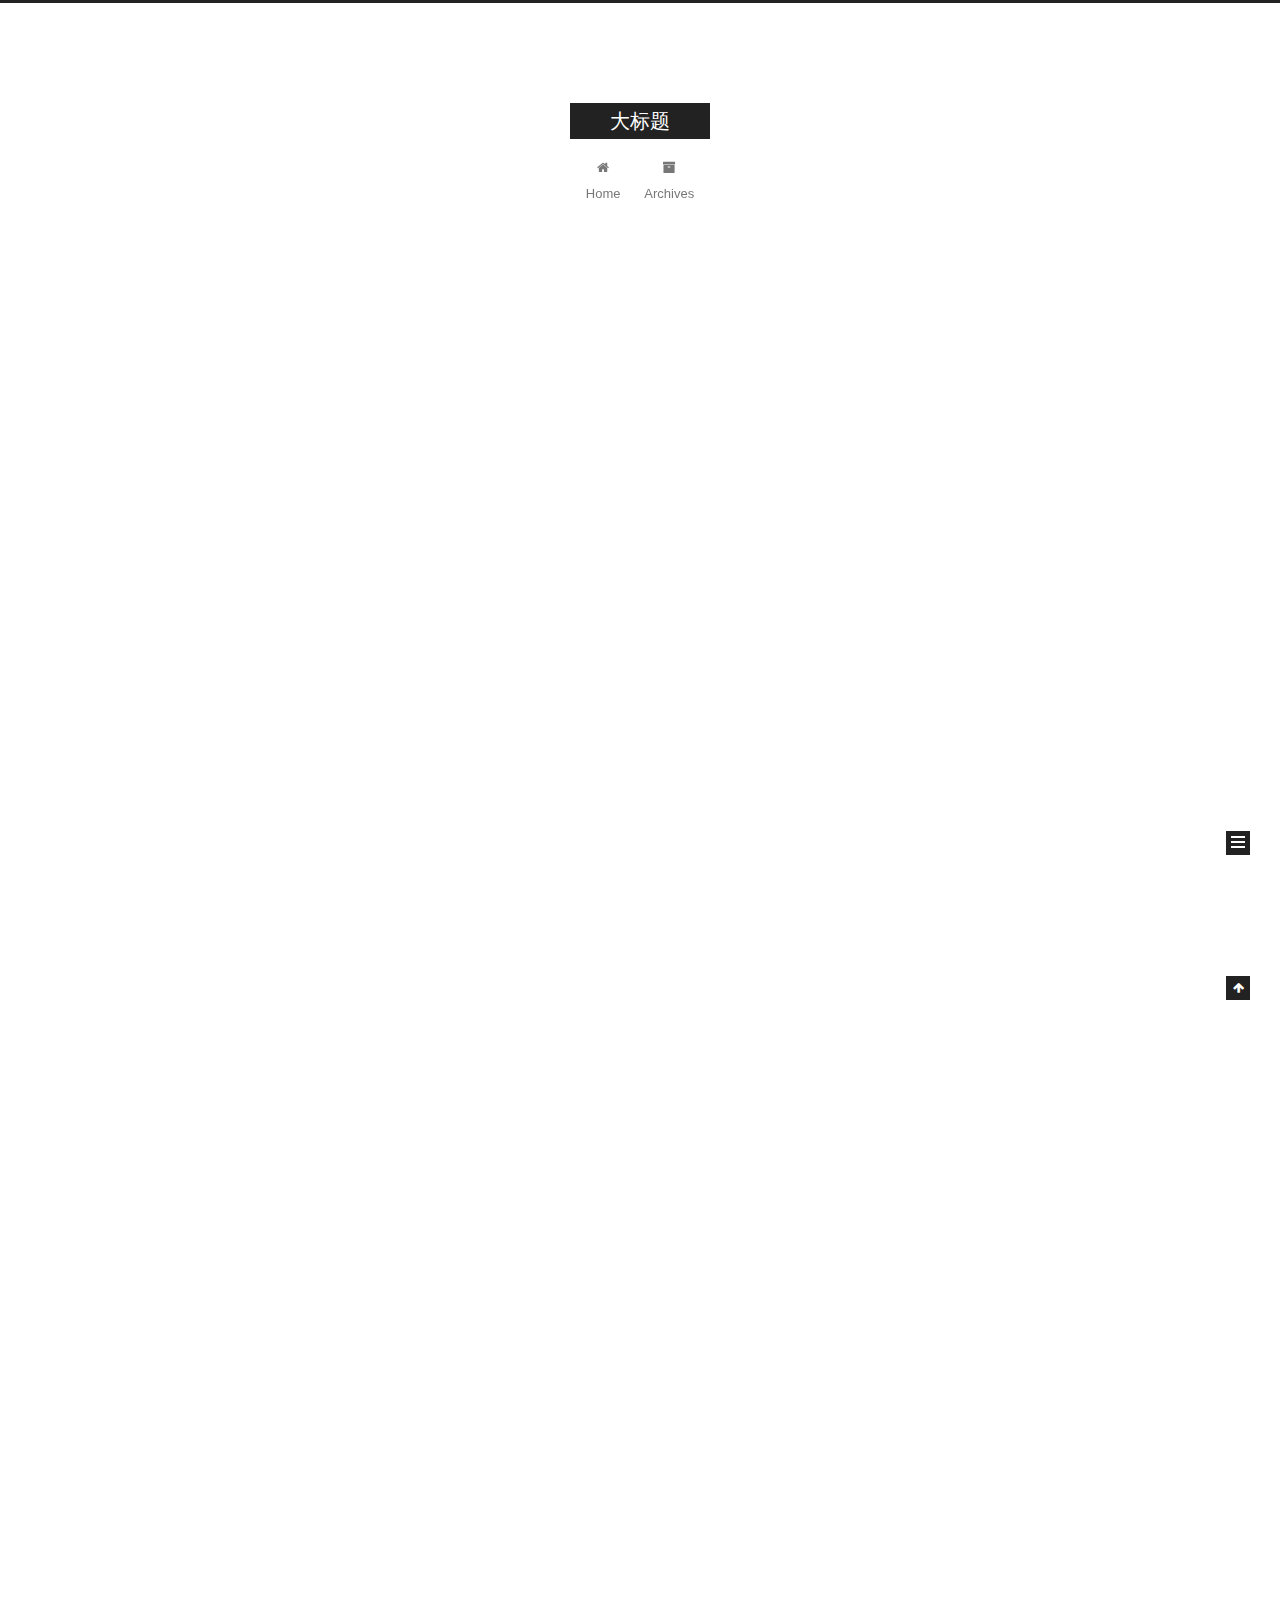
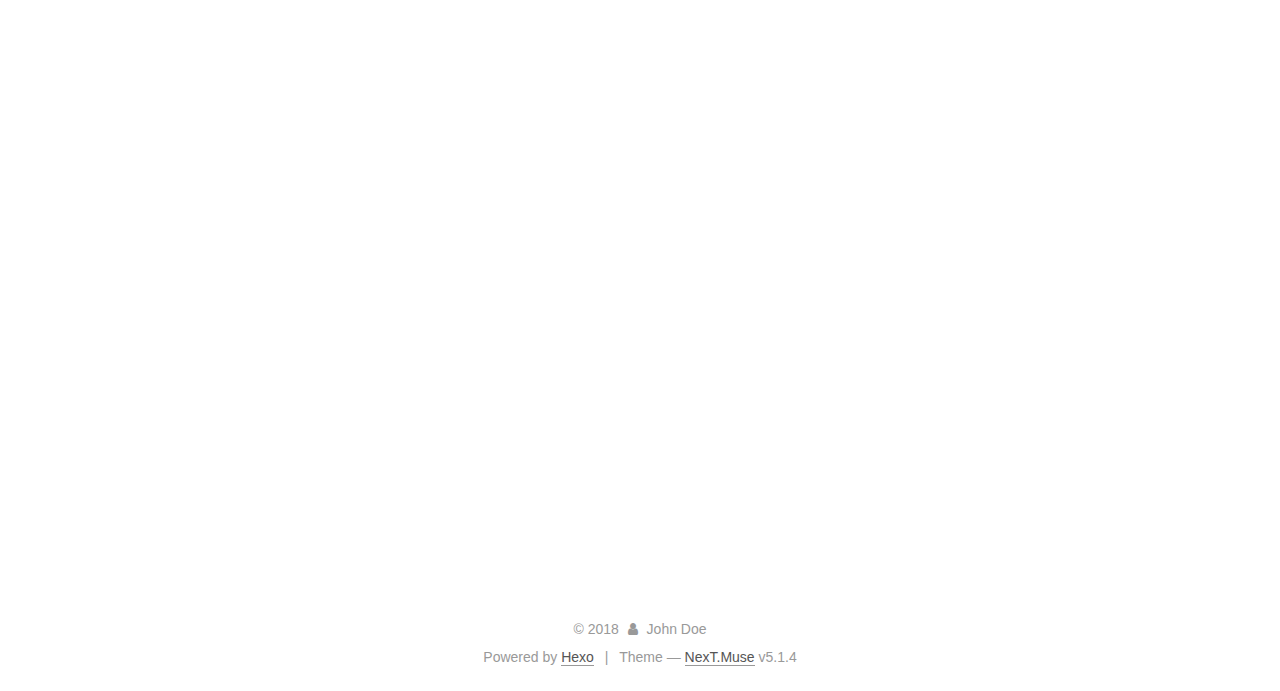
==== commit 18d2e4dc: "Site updated: 2018-10-18 21:09:38" ====
--- a/index.html
+++ b/index.html
@@ -1,165 +1,547 @@
 <!DOCTYPE html>
-<html>
+
+
+
+  
+
+
+<html class="theme-next muse use-motion" lang="">
 <head>
-  <meta charset="utf-8">
-  
-
-  
-  <title>大标题</title>
-  <meta name="viewport" content="width=device-width, initial-scale=1, maximum-scale=1">
-  <meta property="og:type" content="website">
+  <meta charset="UTF-8"/>
+<meta http-equiv="X-UA-Compatible" content="IE=edge" />
+<meta name="viewport" content="width=device-width, initial-scale=1, maximum-scale=1"/>
+<meta name="theme-color" content="#222">
+
+
+
+
+
+
+
+
+
+<meta http-equiv="Cache-Control" content="no-transform" />
+<meta http-equiv="Cache-Control" content="no-siteapp" />
+
+
+
+
+
+
+
+
+
+
+
+
+
+
+
+
+  
+  
+  <link href="/lib/fancybox/source/jquery.fancybox.css?v=2.1.5" rel="stylesheet" type="text/css" />
+
+
+
+
+
+
+
+<link href="/lib/font-awesome/css/font-awesome.min.css?v=4.6.2" rel="stylesheet" type="text/css" />
+
+<link href="/css/main.css?v=5.1.4" rel="stylesheet" type="text/css" />
+
+
+  <link rel="apple-touch-icon" sizes="180x180" href="/images/apple-touch-icon-next.png?v=5.1.4">
+
+
+  <link rel="icon" type="image/png" sizes="32x32" href="/images/favicon-32x32-next.png?v=5.1.4">
+
+
+  <link rel="icon" type="image/png" sizes="16x16" href="/images/favicon-16x16-next.png?v=5.1.4">
+
+
+  <link rel="mask-icon" href="/images/logo.svg?v=5.1.4" color="#222">
+
+
+
+
+
+  <meta name="keywords" content="Hexo, NexT" />
+
+
+
+
+
+
+
+
+
+
+<meta property="og:type" content="website">
 <meta property="og:title" content="大标题">
 <meta property="og:url" content="http://yoursite.com/index.html">
 <meta property="og:site_name" content="大标题">
 <meta property="og:locale" content="default">
 <meta name="twitter:card" content="summary">
 <meta name="twitter:title" content="大标题">
-  
-    <link rel="alternate" href="/atom.xml" title="大标题" type="application/atom+xml">
-  
-  
-    <link rel="icon" href="/favicon.png">
-  
-  
-    <link href="//fonts.googleapis.com/css?family=Source+Code+Pro" rel="stylesheet" type="text/css">
-  
-  <link rel="stylesheet" href="/css/style.css">
+
+
+
+<script type="text/javascript" id="hexo.configurations">
+  var NexT = window.NexT || {};
+  var CONFIG = {
+    root: '/',
+    scheme: 'Muse',
+    version: '5.1.4',
+    sidebar: {"position":"left","display":"post","offset":12,"b2t":false,"scrollpercent":false,"onmobile":false},
+    fancybox: true,
+    tabs: true,
+    motion: {"enable":true,"async":false,"transition":{"post_block":"fadeIn","post_header":"slideDownIn","post_body":"slideDownIn","coll_header":"slideLeftIn","sidebar":"slideUpIn"}},
+    duoshuo: {
+      userId: '0',
+      author: 'Author'
+    },
+    algolia: {
+      applicationID: '',
+      apiKey: '',
+      indexName: '',
+      hits: {"per_page":10},
+      labels: {"input_placeholder":"Search for Posts","hits_empty":"We didn't find any results for the search: ${query}","hits_stats":"${hits} results found in ${time} ms"}
+    }
+  };
+</script>
+
+
+
+  <link rel="canonical" href="http://yoursite.com/"/>
+
+
+
+
+
+  <title>大标题</title>
+  
+
+
+
+
+
+
+
+
 </head>
 
-<body>
-  <div id="container">
-    <div id="wrap">
-      <header id="header">
-  <div id="banner"></div>
-  <div id="header-outer" class="outer">
-    <div id="header-title" class="inner">
-      <h1 id="logo-wrap">
-        <a href="/" id="logo">大标题</a>
-      </h1>
-      
+<body itemscope itemtype="http://schema.org/WebPage" lang="default">
+
+  
+  
+    
+  
+
+  <div class="container sidebar-position-left 
+  page-home">
+    <div class="headband"></div>
+
+    <header id="header" class="header" itemscope itemtype="http://schema.org/WPHeader">
+      <div class="header-inner"><div class="site-brand-wrapper">
+  <div class="site-meta ">
+    
+
+    <div class="custom-logo-site-title">
+      <a href="/"  class="brand" rel="start">
+        <span class="logo-line-before"><i></i></span>
+        <span class="site-title">大标题</span>
+        <span class="logo-line-after"><i></i></span>
+      </a>
     </div>
-    <div id="header-inner" class="inner">
-      <nav id="main-nav">
-        <a id="main-nav-toggle" class="nav-icon"></a>
-        
-          <a class="main-nav-link" href="/">Home</a>
-        
-          <a class="main-nav-link" href="/archives">Archives</a>
-        
-      </nav>
-      <nav id="sub-nav">
-        
-          <a id="nav-rss-link" class="nav-icon" href="/atom.xml" title="RSS Feed"></a>
-        
-        <a id="nav-search-btn" class="nav-icon" title="Search"></a>
-      </nav>
-      <div id="search-form-wrap">
-        <form action="//google.com/search" method="get" accept-charset="UTF-8" class="search-form"><input type="search" name="q" class="search-form-input" placeholder="Search"><button type="submit" class="search-form-submit">&#xF002;</button><input type="hidden" name="sitesearch" value="http://yoursite.com"></form>
-      </div>
+      
+        <p class="site-subtitle"></p>
+      
+  </div>
+
+  <div class="site-nav-toggle">
+    <button>
+      <span class="btn-bar"></span>
+      <span class="btn-bar"></span>
+      <span class="btn-bar"></span>
+    </button>
+  </div>
+</div>
+
+<nav class="site-nav">
+  
+
+  
+    <ul id="menu" class="menu">
+      
+        
+        <li class="menu-item menu-item-home">
+          <a href="/" rel="section">
+            
+              <i class="menu-item-icon fa fa-fw fa-home"></i> <br />
+            
+            Home
+          </a>
+        </li>
+      
+        
+        <li class="menu-item menu-item-archives">
+          <a href="/archives/" rel="section">
+            
+              <i class="menu-item-icon fa fa-fw fa-archive"></i> <br />
+            
+            Archives
+          </a>
+        </li>
+      
+
+      
+    </ul>
+  
+
+  
+</nav>
+
+
+
+ </div>
+    </header>
+
+    <main id="main" class="main">
+      <div class="main-inner">
+        <div class="content-wrap">
+          <div id="content" class="content">
+            
+  <section id="posts" class="posts-expand">
+    
+      
+
+  
+
+  
+  
+  
+
+  <article class="post post-type-normal" itemscope itemtype="http://schema.org/Article">
+  
+  
+  
+  <div class="post-block">
+    <link itemprop="mainEntityOfPage" href="http://yoursite.com/2018/10/18/text/">
+
+    <span hidden itemprop="author" itemscope itemtype="http://schema.org/Person">
+      <meta itemprop="name" content="John Doe">
+      <meta itemprop="description" content="">
+      <meta itemprop="image" content="/images/avatar.gif">
+    </span>
+
+    <span hidden itemprop="publisher" itemscope itemtype="http://schema.org/Organization">
+      <meta itemprop="name" content="大标题">
+    </span>
+
+    
+      <header class="post-header">
+
+        
+        
+          <h1 class="post-title" itemprop="name headline">
+                
+                <a class="post-title-link" href="/2018/10/18/text/" itemprop="url">text</a></h1>
+        
+
+        <div class="post-meta">
+          <span class="post-time">
+            
+              <span class="post-meta-item-icon">
+                <i class="fa fa-calendar-o"></i>
+              </span>
+              
+                <span class="post-meta-item-text">Posted on</span>
+              
+              <time title="Post created" itemprop="dateCreated datePublished" datetime="2018-10-18T20:16:50+08:00">
+                2018-10-18
+              </time>
+            
+
+            
+
+            
+          </span>
+
+          
+
+          
+            
+          
+
+          
+          
+
+          
+
+          
+
+          
+
+        </div>
+      </header>
+    
+
+    
+    
+    
+    <div class="post-body" itemprop="articleBody">
+
+      
+      
+
+      
+        
+          
+            <h2 id="测试项目"><a href="#测试项目" class="headerlink" title="测试项目"></a>测试项目</h2><figure class="highlight js"><table><tr><td class="gutter"><pre><span class="line">1</span><br><span class="line">2</span><br><span class="line">3</span><br></pre></td><td class="code"><pre><span class="line"><span class="function"><span class="keyword">function</span> <span class="title">f</span>(<span class="params"></span>) </span>&#123;</span><br><span class="line">  </span><br><span class="line">&#125;</span><br></pre></td></tr></table></figure>
+
+          
+        
+      
     </div>
-  </div>
-</header>
-      <div class="outer">
-        <section id="main">
-  
-    <article id="post-text" class="article article-type-post" itemscope itemprop="blogPost">
-  <div class="article-meta">
-    <a href="/2018/10/18/text/" class="article-date">
-  <time datetime="2018-10-18T12:16:50.000Z" itemprop="datePublished">2018-10-18</time>
-</a>
-    
-  </div>
-  <div class="article-inner">
-    
-    
-      <header class="article-header">
-        
-  
-    <h1 itemprop="name">
-      <a class="article-title" href="/2018/10/18/text/">text</a>
-    </h1>
-  
-
-      </header>
-    
-    <div class="article-entry" itemprop="articleBody">
-      
-        <h2 id="测试项目"><a href="#测试项目" class="headerlink" title="测试项目"></a>测试项目</h2><figure class="highlight js"><table><tr><td class="gutter"><pre><span class="line">1</span><br><span class="line">2</span><br><span class="line">3</span><br></pre></td><td class="code"><pre><span class="line"><span class="function"><span class="keyword">function</span> <span class="title">f</span>(<span class="params"></span>) </span>&#123;</span><br><span class="line">  </span><br><span class="line">&#125;</span><br></pre></td></tr></table></figure>
-
-      
-    </div>
-    <footer class="article-footer">
-      <a data-url="http://yoursite.com/2018/10/18/text/" data-id="cjnejxcyl0002m5jsljca6zy9" class="article-share-link">Share</a>
-      
+    
+    
+    
+
+    
+
+    
+
+    
+
+    <footer class="post-footer">
+      
+
+      
+
+      
+
+      
+      
+        <div class="post-eof"></div>
       
     </footer>
   </div>
   
-</article>
-
-
-  
-    <article id="post-Git入门指南" class="article article-type-post" itemscope itemprop="blogPost">
-  <div class="article-meta">
-    <a href="/2018/10/18/Git入门指南/" class="article-date">
-  <time datetime="2018-10-18T11:48:12.000Z" itemprop="datePublished">2018-10-18</time>
-</a>
-    
-  </div>
-  <div class="article-inner">
-    
-    
-      <header class="article-header">
-        
-  
-    <h1 itemprop="name">
-      <a class="article-title" href="/2018/10/18/Git入门指南/">Git入门指南</a>
-    </h1>
-  
-
+  
+  
+  </article>
+
+
+    
+      
+
+  
+
+  
+  
+  
+
+  <article class="post post-type-normal" itemscope itemtype="http://schema.org/Article">
+  
+  
+  
+  <div class="post-block">
+    <link itemprop="mainEntityOfPage" href="http://yoursite.com/2018/10/18/Git入门指南/">
+
+    <span hidden itemprop="author" itemscope itemtype="http://schema.org/Person">
+      <meta itemprop="name" content="John Doe">
+      <meta itemprop="description" content="">
+      <meta itemprop="image" content="/images/avatar.gif">
+    </span>
+
+    <span hidden itemprop="publisher" itemscope itemtype="http://schema.org/Organization">
+      <meta itemprop="name" content="大标题">
+    </span>
+
+    
+      <header class="post-header">
+
+        
+        
+          <h1 class="post-title" itemprop="name headline">
+                
+                <a class="post-title-link" href="/2018/10/18/Git入门指南/" itemprop="url">Git入门指南</a></h1>
+        
+
+        <div class="post-meta">
+          <span class="post-time">
+            
+              <span class="post-meta-item-icon">
+                <i class="fa fa-calendar-o"></i>
+              </span>
+              
+                <span class="post-meta-item-text">Posted on</span>
+              
+              <time title="Post created" itemprop="dateCreated datePublished" datetime="2018-10-18T19:48:12+08:00">
+                2018-10-18
+              </time>
+            
+
+            
+
+            
+          </span>
+
+          
+
+          
+            
+          
+
+          
+          
+
+          
+
+          
+
+          
+
+        </div>
       </header>
     
-    <div class="article-entry" itemprop="articleBody">
-      
-        <h2 id="介绍"><a href="#介绍" class="headerlink" title="介绍"></a>介绍</h2><p>Git 从入门到精通</p>
+
+    
+    
+    
+    <div class="post-body" itemprop="articleBody">
+
+      
+      
+
+      
+        
+          
+            <h2 id="介绍"><a href="#介绍" class="headerlink" title="介绍"></a>介绍</h2><p>Git 从入门到精通</p>
 <h3 id="基本使用"><a href="#基本使用" class="headerlink" title="基本使用"></a>基本使用</h3><figure class="highlight bash"><table><tr><td class="gutter"><pre><span class="line">1</span><br><span class="line">2</span><br></pre></td><td class="code"><pre><span class="line">git init</span><br><span class="line">git <span class="built_in">log</span></span><br></pre></td></tr></table></figure>
 
+          
+        
       
     </div>
-    <footer class="article-footer">
-      <a data-url="http://yoursite.com/2018/10/18/Git入门指南/" data-id="cjnejxcy60000m5jsfnekxn9v" class="article-share-link">Share</a>
-      
+    
+    
+    
+
+    
+
+    
+
+    
+
+    <footer class="post-footer">
+      
+
+      
+
+      
+
+      
+      
+        <div class="post-eof"></div>
       
     </footer>
   </div>
   
-</article>
-
-
-  
-    <article id="post-hello-world" class="article article-type-post" itemscope itemprop="blogPost">
-  <div class="article-meta">
-    <a href="/2018/10/18/hello-world/" class="article-date">
-  <time datetime="2018-10-18T11:29:55.000Z" itemprop="datePublished">2018-10-18</time>
-</a>
-    
-  </div>
-  <div class="article-inner">
-    
-    
-      <header class="article-header">
-        
-  
-    <h1 itemprop="name">
-      <a class="article-title" href="/2018/10/18/hello-world/">Hello World</a>
-    </h1>
-  
-
+  
+  
+  </article>
+
+
+    
+      
+
+  
+
+  
+  
+  
+
+  <article class="post post-type-normal" itemscope itemtype="http://schema.org/Article">
+  
+  
+  
+  <div class="post-block">
+    <link itemprop="mainEntityOfPage" href="http://yoursite.com/2018/10/18/hello-world/">
+
+    <span hidden itemprop="author" itemscope itemtype="http://schema.org/Person">
+      <meta itemprop="name" content="John Doe">
+      <meta itemprop="description" content="">
+      <meta itemprop="image" content="/images/avatar.gif">
+    </span>
+
+    <span hidden itemprop="publisher" itemscope itemtype="http://schema.org/Organization">
+      <meta itemprop="name" content="大标题">
+    </span>
+
+    
+      <header class="post-header">
+
+        
+        
+          <h1 class="post-title" itemprop="name headline">
+                
+                <a class="post-title-link" href="/2018/10/18/hello-world/" itemprop="url">Hello World</a></h1>
+        
+
+        <div class="post-meta">
+          <span class="post-time">
+            
+              <span class="post-meta-item-icon">
+                <i class="fa fa-calendar-o"></i>
+              </span>
+              
+                <span class="post-meta-item-text">Posted on</span>
+              
+              <time title="Post created" itemprop="dateCreated datePublished" datetime="2018-10-18T19:29:55+08:00">
+                2018-10-18
+              </time>
+            
+
+            
+
+            
+          </span>
+
+          
+
+          
+            
+          
+
+          
+          
+
+          
+
+          
+
+          
+
+        </div>
       </header>
     
-    <div class="article-entry" itemprop="articleBody">
-      
-        <p>Welcome to <a href="https://hexo.io/" target="_blank" rel="noopener">Hexo</a>! This is your very first post. Check <a href="https://hexo.io/docs/" target="_blank" rel="noopener">documentation</a> for more info. If you get any problems when using Hexo, you can find the answer in <a href="https://hexo.io/docs/troubleshooting.html" target="_blank" rel="noopener">troubleshooting</a> or you can ask me on <a href="https://github.com/hexojs/hexo/issues" target="_blank" rel="noopener">GitHub</a>.</p>
+
+    
+    
+    
+    <div class="post-body" itemprop="articleBody">
+
+      
+      
+
+      
+        
+          
+            <p>Welcome to <a href="https://hexo.io/" target="_blank" rel="noopener">Hexo</a>! This is your very first post. Check <a href="https://hexo.io/docs/" target="_blank" rel="noopener">documentation</a> for more info. If you get any problems when using Hexo, you can find the answer in <a href="https://hexo.io/docs/troubleshooting.html" target="_blank" rel="noopener">troubleshooting</a> or you can ask me on <a href="https://github.com/hexojs/hexo/issues" target="_blank" rel="noopener">GitHub</a>.</p>
 <h2 id="Quick-Start"><a href="#Quick-Start" class="headerlink" title="Quick Start"></a>Quick Start</h2><h3 id="Create-a-new-post"><a href="#Create-a-new-post" class="headerlink" title="Create a new post"></a>Create a new post</h3><figure class="highlight bash"><table><tr><td class="gutter"><pre><span class="line">1</span><br></pre></td><td class="code"><pre><span class="line">$ hexo new <span class="string">"My New Post"</span></span><br></pre></td></tr></table></figure>
 <p>More info: <a href="https://hexo.io/docs/writing.html" target="_blank" rel="noopener">Writing</a></p>
 <h3 id="Run-server"><a href="#Run-server" class="headerlink" title="Run server"></a>Run server</h3><figure class="highlight bash"><table><tr><td class="gutter"><pre><span class="line">1</span><br></pre></td><td class="code"><pre><span class="line">$ hexo server</span><br></pre></td></tr></table></figure>
@@ -169,99 +551,307 @@
 <h3 id="Deploy-to-remote-sites"><a href="#Deploy-to-remote-sites" class="headerlink" title="Deploy to remote sites"></a>Deploy to remote sites</h3><figure class="highlight bash"><table><tr><td class="gutter"><pre><span class="line">1</span><br></pre></td><td class="code"><pre><span class="line">$ hexo deploy</span><br></pre></td></tr></table></figure>
 <p>More info: <a href="https://hexo.io/docs/deployment.html" target="_blank" rel="noopener">Deployment</a></p>
 
+          
+        
       
     </div>
-    <footer class="article-footer">
-      <a data-url="http://yoursite.com/2018/10/18/hello-world/" data-id="cjnejxcyd0001m5jsvb98c3q2" class="article-share-link">Share</a>
-      
+    
+    
+    
+
+    
+
+    
+
+    
+
+    <footer class="post-footer">
+      
+
+      
+
+      
+
+      
+      
+        <div class="post-eof"></div>
       
     </footer>
   </div>
   
-</article>
-
-
-  
-
-
-</section>
-        
-          <aside id="sidebar">
-  
-    
-
-  
-    
-
-  
-    
-  
-    
-  <div class="widget-wrap">
-    <h3 class="widget-title">Archives</h3>
-    <div class="widget">
-      <ul class="archive-list"><li class="archive-list-item"><a class="archive-list-link" href="/archives/2018/10/">October 2018</a></li></ul>
+  
+  
+  </article>
+
+
+    
+  </section>
+
+  
+
+
+          </div>
+          
+
+
+          
+
+        </div>
+        
+          
+  
+  <div class="sidebar-toggle">
+    <div class="sidebar-toggle-line-wrap">
+      <span class="sidebar-toggle-line sidebar-toggle-line-first"></span>
+      <span class="sidebar-toggle-line sidebar-toggle-line-middle"></span>
+      <span class="sidebar-toggle-line sidebar-toggle-line-last"></span>
     </div>
   </div>
 
-
-  
-    
-  <div class="widget-wrap">
-    <h3 class="widget-title">Recent Posts</h3>
-    <div class="widget">
-      <ul>
-        
-          <li>
-            <a href="/2018/10/18/text/">text</a>
-          </li>
-        
-          <li>
-            <a href="/2018/10/18/Git入门指南/">Git入门指南</a>
-          </li>
-        
-          <li>
-            <a href="/2018/10/18/hello-world/">Hello World</a>
-          </li>
-        
-      </ul>
+  <aside id="sidebar" class="sidebar">
+    
+    <div class="sidebar-inner">
+
+      
+
+      
+
+      <section class="site-overview-wrap sidebar-panel sidebar-panel-active">
+        <div class="site-overview">
+          <div class="site-author motion-element" itemprop="author" itemscope itemtype="http://schema.org/Person">
+            
+              <p class="site-author-name" itemprop="name">John Doe</p>
+              <p class="site-description motion-element" itemprop="description"></p>
+          </div>
+
+          <nav class="site-state motion-element">
+
+            
+              <div class="site-state-item site-state-posts">
+              
+                <a href="/archives/">
+              
+                  <span class="site-state-item-count">3</span>
+                  <span class="site-state-item-name">posts</span>
+                </a>
+              </div>
+            
+
+            
+
+            
+
+          </nav>
+
+          
+
+          
+
+          
+          
+
+          
+          
+
+          
+
+        </div>
+      </section>
+
+      
+
+      
+
     </div>
+  </aside>
+
+
+        
+      </div>
+    </main>
+
+    <footer id="footer" class="footer">
+      <div class="footer-inner">
+        <div class="copyright">&copy; <span itemprop="copyrightYear">2018</span>
+  <span class="with-love">
+    <i class="fa fa-user"></i>
+  </span>
+  <span class="author" itemprop="copyrightHolder">John Doe</span>
+
+  
+</div>
+
+
+  <div class="powered-by">Powered by <a class="theme-link" target="_blank" href="https://hexo.io">Hexo</a></div>
+
+
+
+  <span class="post-meta-divider">|</span>
+
+
+
+  <div class="theme-info">Theme &mdash; <a class="theme-link" target="_blank" href="https://github.com/iissnan/hexo-theme-next">NexT.Muse</a> v5.1.4</div>
+
+
+
+
+        
+
+
+
+
+
+
+
+        
+      </div>
+    </footer>
+
+    
+      <div class="back-to-top">
+        <i class="fa fa-arrow-up"></i>
+        
+      </div>
+    
+
+    
+
   </div>
 
   
-</aside>
-        
-      </div>
-      <footer id="footer">
-  
-  <div class="outer">
-    <div id="footer-info" class="inner">
-      &copy; 2018 John Doe<br>
-      Powered by <a href="http://hexo.io/" target="_blank">Hexo</a>
-    </div>
-  </div>
-</footer>
-    </div>
-    <nav id="mobile-nav">
-  
-    <a href="/" class="mobile-nav-link">Home</a>
-  
-    <a href="/archives" class="mobile-nav-link">Archives</a>
-  
-</nav>
-    
-
-<script src="//ajax.googleapis.com/ajax/libs/jquery/2.0.3/jquery.min.js"></script>
-
-
-  <link rel="stylesheet" href="/fancybox/jquery.fancybox.css">
-  <script src="/fancybox/jquery.fancybox.pack.js"></script>
-
-
-<script src="/js/script.js"></script>
-
-
-
-  </div>
+
+<script type="text/javascript">
+  if (Object.prototype.toString.call(window.Promise) !== '[object Function]') {
+    window.Promise = null;
+  }
+</script>
+
+
+
+
+
+
+
+
+
+  
+
+
+
+
+
+
+
+
+
+
+
+
+  
+  
+    <script type="text/javascript" src="/lib/jquery/index.js?v=2.1.3"></script>
+  
+
+  
+  
+    <script type="text/javascript" src="/lib/fastclick/lib/fastclick.min.js?v=1.0.6"></script>
+  
+
+  
+  
+    <script type="text/javascript" src="/lib/jquery_lazyload/jquery.lazyload.js?v=1.9.7"></script>
+  
+
+  
+  
+    <script type="text/javascript" src="/lib/velocity/velocity.min.js?v=1.2.1"></script>
+  
+
+  
+  
+    <script type="text/javascript" src="/lib/velocity/velocity.ui.min.js?v=1.2.1"></script>
+  
+
+  
+  
+    <script type="text/javascript" src="/lib/fancybox/source/jquery.fancybox.pack.js?v=2.1.5"></script>
+  
+
+
+  
+
+
+  <script type="text/javascript" src="/js/src/utils.js?v=5.1.4"></script>
+
+  <script type="text/javascript" src="/js/src/motion.js?v=5.1.4"></script>
+
+
+
+  
+  
+
+  
+
+  
+
+
+  <script type="text/javascript" src="/js/src/bootstrap.js?v=5.1.4"></script>
+
+
+
+  
+
+
+  
+
+
+
+
+	
+
+
+
+
+
+  
+
+
+
+
+
+  
+
+
+
+
+
+
+
+
+
+
+
+
+  
+
+
+
+
+
+  
+
+  
+
+  
+
+  
+  
+
+  
+
+  
+
+  
+
 </body>
-</html>+</html>
--- a/css/main.css
+++ b/css/main.css
@@ -0,0 +1,2662 @@
+/* normalize.css v3.0.2 | MIT License | git.io/normalize */
+html {
+  font-family: sans-serif; /* 1 */
+  -ms-text-size-adjust: 100%; /* 2 */
+  -webkit-text-size-adjust: 100%; /* 2 */
+}
+body {
+  margin: 0;
+}
+article,
+aside,
+details,
+figcaption,
+figure,
+footer,
+header,
+hgroup,
+main,
+menu,
+nav,
+section,
+summary {
+  display: block;
+}
+audio,
+canvas,
+progress,
+video {
+  display: inline-block; /* 1 */
+  vertical-align: baseline; /* 2 */
+}
+audio:not([controls]) {
+  display: none;
+  height: 0;
+}
+[hidden],
+template {
+  display: none;
+}
+a {
+  background-color: transparent;
+}
+a:active,
+a:hover {
+  outline: 0;
+}
+abbr[title] {
+  border-bottom: 1px dotted;
+}
+b,
+strong {
+  font-weight: bold;
+}
+dfn {
+  font-style: italic;
+}
+h1 {
+  font-size: 2em;
+  margin: 0.67em 0;
+}
+mark {
+  background: #ff0;
+  color: #000;
+}
+small {
+  font-size: 80%;
+}
+sub,
+sup {
+  font-size: 75%;
+  line-height: 0;
+  position: relative;
+  vertical-align: baseline;
+}
+sup {
+  top: -0.5em;
+}
+sub {
+  bottom: -0.25em;
+}
+img {
+  border: 0;
+}
+svg:not(:root) {
+  overflow: hidden;
+}
+figure {
+  margin: 1em 40px;
+}
+hr {
+  -moz-box-sizing: content-box;
+  box-sizing: content-box;
+  height: 0;
+}
+pre {
+  overflow: auto;
+}
+code,
+kbd,
+pre,
+samp {
+  font-family: monospace, monospace;
+  font-size: 1em;
+}
+button,
+input,
+optgroup,
+select,
+textarea {
+  color: inherit; /* 1 */
+  font: inherit; /* 2 */
+  margin: 0; /* 3 */
+}
+button {
+  overflow: visible;
+}
+button,
+select {
+  text-transform: none;
+}
+button,
+html input[type="button"],
+input[type="reset"],
+input[type="submit"] {
+  -webkit-appearance: button; /* 2 */
+  cursor: pointer; /* 3 */
+}
+button[disabled],
+html input[disabled] {
+  cursor: default;
+}
+button::-moz-focus-inner,
+input::-moz-focus-inner {
+  border: 0;
+  padding: 0;
+}
+input {
+  line-height: normal;
+}
+input[type="checkbox"],
+input[type="radio"] {
+  box-sizing: border-box; /* 1 */
+  padding: 0; /* 2 */
+}
+input[type="number"]::-webkit-inner-spin-button,
+input[type="number"]::-webkit-outer-spin-button {
+  height: auto;
+}
+input[type="search"] {
+  -webkit-appearance: textfield; /* 1 */
+  -moz-box-sizing: content-box;
+  -webkit-box-sizing: content-box; /* 2 */
+  box-sizing: content-box;
+}
+input[type="search"]::-webkit-search-cancel-button,
+input[type="search"]::-webkit-search-decoration {
+  -webkit-appearance: none;
+}
+fieldset {
+  border: 1px solid #c0c0c0;
+  margin: 0 2px;
+  padding: 0.35em 0.625em 0.75em;
+}
+legend {
+  border: 0; /* 1 */
+  padding: 0; /* 2 */
+}
+textarea {
+  overflow: auto;
+}
+optgroup {
+  font-weight: bold;
+}
+table {
+  border-collapse: collapse;
+  border-spacing: 0;
+}
+td,
+th {
+  padding: 0;
+}
+::selection {
+  background: #262a30;
+  color: #fff;
+}
+body {
+  position: relative;
+  font-family: 'Lato', "PingFang SC", "Microsoft YaHei", sans-serif;
+  font-size: 14px;
+  line-height: 2;
+  color: #555;
+  background: #fff;
+}
+@media (max-width: 767px) {
+  body {
+    padding-right: 0 !important;
+  }
+}
+@media (min-width: 768px) and (max-width: 991px) {
+  body {
+    padding-right: 0 !important;
+  }
+}
+@media (min-width: 1600px) {
+  body {
+    font-size: 16px;
+  }
+}
+h1,
+h2,
+h3,
+h4,
+h5,
+h6 {
+  margin: 0;
+  padding: 0;
+  font-weight: bold;
+  line-height: 1.5;
+  font-family: 'Lato', "PingFang SC", "Microsoft YaHei", sans-serif;
+}
+h2,
+h3,
+h4,
+h5,
+h6 {
+  margin: 20px 0 15px;
+}
+h1 {
+  font-size: 22px;
+}
+@media (max-width: 767px) {
+  h1 {
+    font-size: 18px;
+  }
+}
+h2 {
+  font-size: 20px;
+}
+@media (max-width: 767px) {
+  h2 {
+    font-size: 16px;
+  }
+}
+h3 {
+  font-size: 18px;
+}
+@media (max-width: 767px) {
+  h3 {
+    font-size: 14px;
+  }
+}
+h4 {
+  font-size: 16px;
+}
+@media (max-width: 767px) {
+  h4 {
+    font-size: 12px;
+  }
+}
+h5 {
+  font-size: 14px;
+}
+@media (max-width: 767px) {
+  h5 {
+    font-size: 10px;
+  }
+}
+h6 {
+  font-size: 12px;
+}
+@media (max-width: 767px) {
+  h6 {
+    font-size: 8px;
+  }
+}
+p {
+  margin: 0 0 20px 0;
+}
+a {
+  color: #555;
+  text-decoration: none;
+  outline: none;
+  border-bottom: 1px solid #999;
+  word-wrap: break-word;
+}
+a:hover {
+  color: #222;
+  border-bottom-color: #222;
+}
+blockquote {
+  margin: 0;
+  padding: 0;
+}
+img {
+  display: block;
+  margin: auto;
+  max-width: 100%;
+  height: auto;
+}
+hr {
+  margin: 40px 0;
+  height: 3px;
+  border: none;
+  background-color: #ddd;
+  background-image: repeating-linear-gradient(-45deg, #fff, #fff 4px, transparent 4px, transparent 8px);
+}
+blockquote {
+  padding: 0 15px;
+  color: #666;
+  border-left: 4px solid #ddd;
+}
+blockquote cite::before {
+  content: "-";
+  padding: 0 5px;
+}
+dt {
+  font-weight: 700;
+}
+dd {
+  margin: 0;
+  padding: 0;
+}
+kbd {
+  border: 1px solid #ccc;
+  border-radius: 0.2em;
+  box-shadow: 0.1em 0.1em 0.2em rgba(0,0,0,0.1);
+  background-color: #f9f9f9;
+  font-family: inherit;
+  background-image: -webkit-linear-gradient(top, #eee, #fff, #eee);
+  padding: 0.1em 0.3em;
+  white-space: nowrap;
+}
+.text-left {
+  text-align: left;
+}
+.text-center {
+  text-align: center;
+}
+.text-right {
+  text-align: right;
+}
+.text-justify {
+  text-align: justify;
+}
+.text-nowrap {
+  white-space: nowrap;
+}
+.text-lowercase {
+  text-transform: lowercase;
+}
+.text-uppercase {
+  text-transform: uppercase;
+}
+.text-capitalize {
+  text-transform: capitalize;
+}
+.center-block {
+  display: block;
+  margin-left: auto;
+  margin-right: auto;
+}
+.clearfix:before,
+.clearfix:after {
+  content: " ";
+  display: table;
+}
+.clearfix:after {
+  clear: both;
+}
+.pullquote {
+  width: 45%;
+}
+.pullquote.left {
+  float: left;
+  margin-left: 5px;
+  margin-right: 10px;
+}
+.pullquote.right {
+  float: right;
+  margin-left: 10px;
+  margin-right: 5px;
+}
+.affix.affix.affix {
+  position: fixed;
+}
+.translation {
+  margin-top: -20px;
+  font-size: 14px;
+  color: #999;
+}
+.scrollbar-measure {
+  width: 100px;
+  height: 100px;
+  overflow: scroll;
+  position: absolute;
+  top: -9999px;
+}
+.use-motion .motion-element {
+  opacity: 0;
+}
+table {
+  margin: 20px 0;
+  width: 100%;
+  border-collapse: collapse;
+  border-spacing: 0;
+  border: 1px solid #ddd;
+  font-size: 14px;
+  table-layout: fixed;
+  word-wrap: break-all;
+}
+table>tbody>tr:nth-of-type(odd) {
+  background-color: #f9f9f9;
+}
+table>tbody>tr:hover {
+  background-color: #f5f5f5;
+}
+caption,
+th,
+td {
+  padding: 8px;
+  text-align: left;
+  vertical-align: middle;
+  font-weight: normal;
+}
+th,
+td {
+  border-bottom: 3px solid #ddd;
+  border-right: 1px solid #eee;
+}
+th {
+  padding-bottom: 10px;
+  font-weight: 700;
+}
+td {
+  border-bottom-width: 1px;
+}
+html,
+body {
+  height: 100%;
+}
+.container {
+  position: relative;
+  min-height: 100%;
+}
+.header-inner {
+  margin: 0 auto;
+  padding: 100px 0 70px;
+  width: 700px;
+}
+@media (min-width: 1600px) {
+  .container .header-inner {
+    width: 900px;
+  }
+}
+.main {
+  padding-bottom: 150px;
+}
+.main-inner {
+  margin: 0 auto;
+  width: 700px;
+}
+@media (min-width: 1600px) {
+  .container .main-inner {
+    width: 900px;
+  }
+}
+.footer {
+  position: absolute;
+  left: 0;
+  bottom: 0;
+  width: 100%;
+  min-height: 50px;
+}
+.footer-inner {
+  box-sizing: border-box;
+  margin: 20px auto;
+  width: 700px;
+}
+@media (min-width: 1600px) {
+  .container .footer-inner {
+    width: 900px;
+  }
+}
+pre,
+.highlight {
+  overflow: auto;
+  margin: 20px 0;
+  padding: 0;
+  font-size: 13px;
+  color: #4d4d4c;
+  background: #f7f7f7;
+  line-height: 1.6;
+}
+pre,
+code {
+  font-family: consolas, Menlo, "PingFang SC", "Microsoft YaHei", monospace;
+}
+code {
+  padding: 2px 4px;
+  word-wrap: break-word;
+  color: #555;
+  background: #eee;
+  border-radius: 3px;
+  font-size: 13px;
+}
+pre {
+  padding: 10px;
+}
+pre code {
+  padding: 0;
+  color: #4d4d4c;
+  background: none;
+  text-shadow: none;
+}
+.highlight {
+  border-radius: 1px;
+}
+.highlight pre {
+  border: none;
+  margin: 0;
+  padding: 10px 0;
+}
+.highlight table {
+  margin: 0;
+  width: auto;
+  border: none;
+}
+.highlight td {
+  border: none;
+  padding: 0;
+}
+.highlight figcaption {
+  font-size: 1em;
+  color: #4d4d4c;
+  line-height: 1em;
+  margin-bottom: 1em;
+}
+.highlight figcaption:before,
+.highlight figcaption:after {
+  content: " ";
+  display: table;
+}
+.highlight figcaption:after {
+  clear: both;
+}
+.highlight figcaption a {
+  float: right;
+  color: #4d4d4c;
+}
+.highlight figcaption a:hover {
+  border-bottom-color: #4d4d4c;
+}
+.highlight .gutter pre {
+  padding-left: 10px;
+  padding-right: 10px;
+  color: #869194;
+  text-align: right;
+  background-color: #eff2f3;
+}
+.highlight .code pre {
+  width: 100%;
+  padding-left: 10px;
+  padding-right: 10px;
+  background-color: #f7f7f7;
+}
+.highlight .line {
+  height: 20px;
+}
+.gutter {
+  -webkit-user-select: none;
+  -moz-user-select: none;
+  -ms-user-select: none;
+  user-select: none;
+}
+.gist table {
+  width: auto;
+}
+.gist table td {
+  border: none;
+}
+pre .deletion {
+  background: #fdd;
+}
+pre .addition {
+  background: #dfd;
+}
+pre .meta {
+  color: #8959a8;
+}
+pre .comment {
+  color: #8e908c;
+}
+pre .variable,
+pre .attribute,
+pre .tag,
+pre .regexp,
+pre .ruby .constant,
+pre .xml .tag .title,
+pre .xml .pi,
+pre .xml .doctype,
+pre .html .doctype,
+pre .css .id,
+pre .css .class,
+pre .css .pseudo {
+  color: #c82829;
+}
+pre .number,
+pre .preprocessor,
+pre .built_in,
+pre .literal,
+pre .params,
+pre .constant,
+pre .command {
+  color: #f5871f;
+}
+pre .ruby .class .title,
+pre .css .rules .attribute,
+pre .string,
+pre .value,
+pre .inheritance,
+pre .header,
+pre .ruby .symbol,
+pre .xml .cdata,
+pre .special,
+pre .number,
+pre .formula {
+  color: #718c00;
+}
+pre .title,
+pre .css .hexcolor {
+  color: #3e999f;
+}
+pre .function,
+pre .python .decorator,
+pre .python .title,
+pre .ruby .function .title,
+pre .ruby .title .keyword,
+pre .perl .sub,
+pre .javascript .title,
+pre .coffeescript .title {
+  color: #4271ae;
+}
+pre .keyword,
+pre .javascript .function {
+  color: #8959a8;
+}
+.full-image.full-image.full-image.full-image {
+  border: none;
+  max-width: 100%;
+  width: auto;
+  margin: 20px auto 25px;
+}
+@media (min-width: 992px) {
+  .full-image.full-image.full-image.full-image {
+    max-width: none;
+    width: 110%;
+    margin: 25px -5%;
+  }
+}
+.blockquote-center,
+.page-home .post-type-quote blockquote,
+.page-post-detail .post-type-quote blockquote {
+  position: relative;
+  margin: 40px 0;
+  padding: 0;
+  border-left: none;
+  text-align: center;
+}
+.blockquote-center::before,
+.page-home .post-type-quote blockquote::before,
+.page-post-detail .post-type-quote blockquote::before,
+.blockquote-center::after,
+.page-home .post-type-quote blockquote::after,
+.page-post-detail .post-type-quote blockquote::after {
+  position: absolute;
+  content: ' ';
+  display: block;
+  width: 100%;
+  height: 24px;
+  opacity: 0.2;
+  background-repeat: no-repeat;
+  background-position: 0 -6px;
+  background-size: 22px 22px;
+}
+.blockquote-center::before,
+.page-home .post-type-quote blockquote::before,
+.page-post-detail .post-type-quote blockquote::before {
+  top: -20px;
+  background-image: url("../images/quote-l.svg");
+  border-top: 1px solid #ccc;
+}
+.blockquote-center::after,
+.page-home .post-type-quote blockquote::after,
+.page-post-detail .post-type-quote blockquote::after {
+  bottom: -20px;
+  background-image: url("../images/quote-r.svg");
+  border-bottom: 1px solid #ccc;
+  background-position: 100% 8px;
+}
+.blockquote-center p,
+.page-home .post-type-quote blockquote p,
+.page-post-detail .post-type-quote blockquote p,
+.blockquote-center div,
+.page-home .post-type-quote blockquote div,
+.page-post-detail .post-type-quote blockquote div {
+  text-align: center;
+}
+.post .post-body .group-picture img {
+  box-sizing: border-box;
+  padding: 0 3px;
+  border: none;
+}
+.post .group-picture-row {
+  overflow: hidden;
+  margin-top: 6px;
+}
+.post .group-picture-row:first-child {
+  margin-top: 0;
+}
+.post .group-picture-column {
+  float: left;
+}
+.page-post-detail .post-body .group-picture-column {
+  float: none;
+  margin-top: 10px;
+  width: auto !important;
+}
+.page-post-detail .post-body .group-picture-column img {
+  margin: 0 auto;
+}
+.page-archive .group-picture-container {
+  overflow: hidden;
+}
+.page-archive .group-picture-row {
+  float: left;
+}
+.page-archive .group-picture-row:first-child {
+  margin-top: 6px;
+}
+.page-archive .group-picture-column {
+  max-width: 150px;
+  max-height: 150px;
+}
+.post-body .note {
+  position: relative;
+  padding: 15px;
+  margin-bottom: 20px;
+  border: 1px solid #eee;
+  border-left-width: 5px;
+  border-radius: 3px;
+}
+.post-body .note h2,
+.post-body .note h3,
+.post-body .note h4,
+.post-body .note h5,
+.post-body .note h6 {
+  margin-top: 0;
+  margin-bottom: 0;
+  border-bottom: initial;
+  padding-top: 0 !important;
+}
+.post-body .note p:first-child,
+.post-body .note ul:first-child,
+.post-body .note ol:first-child,
+.post-body .note table:first-child,
+.post-body .note pre:first-child,
+.post-body .note blockquote:first-child {
+  margin-top: 0;
+}
+.post-body .note p:last-child,
+.post-body .note ul:last-child,
+.post-body .note ol:last-child,
+.post-body .note table:last-child,
+.post-body .note pre:last-child,
+.post-body .note blockquote:last-child {
+  margin-bottom: 0;
+}
+.post-body .note.default {
+  border-left-color: #777;
+}
+.post-body .note.default h2,
+.post-body .note.default h3,
+.post-body .note.default h4,
+.post-body .note.default h5,
+.post-body .note.default h6 {
+  color: #777;
+}
+.post-body .note.primary {
+  border-left-color: #6f42c1;
+}
+.post-body .note.primary h2,
+.post-body .note.primary h3,
+.post-body .note.primary h4,
+.post-body .note.primary h5,
+.post-body .note.primary h6 {
+  color: #6f42c1;
+}
+.post-body .note.info {
+  border-left-color: #428bca;
+}
+.post-body .note.info h2,
+.post-body .note.info h3,
+.post-body .note.info h4,
+.post-body .note.info h5,
+.post-body .note.info h6 {
+  color: #428bca;
+}
+.post-body .note.success {
+  border-left-color: #5cb85c;
+}
+.post-body .note.success h2,
+.post-body .note.success h3,
+.post-body .note.success h4,
+.post-body .note.success h5,
+.post-body .note.success h6 {
+  color: #5cb85c;
+}
+.post-body .note.warning {
+  border-left-color: #f0ad4e;
+}
+.post-body .note.warning h2,
+.post-body .note.warning h3,
+.post-body .note.warning h4,
+.post-body .note.warning h5,
+.post-body .note.warning h6 {
+  color: #f0ad4e;
+}
+.post-body .note.danger {
+  border-left-color: #d9534f;
+}
+.post-body .note.danger h2,
+.post-body .note.danger h3,
+.post-body .note.danger h4,
+.post-body .note.danger h5,
+.post-body .note.danger h6 {
+  color: #d9534f;
+}
+.post-body .label {
+  display: inline;
+  padding: 0 2px;
+  white-space: nowrap;
+}
+.post-body .label.default {
+  background-color: #f0f0f0;
+}
+.post-body .label.primary {
+  background-color: #efe6f7;
+}
+.post-body .label.info {
+  background-color: #e5f2f8;
+}
+.post-body .label.success {
+  background-color: #e7f4e9;
+}
+.post-body .label.warning {
+  background-color: #fcf6e1;
+}
+.post-body .label.danger {
+  background-color: #fae8eb;
+}
+.post-body .tabs {
+  position: relative;
+  display: block;
+  margin-bottom: 20px;
+  padding-top: 10px;
+}
+.post-body .tabs ul.nav-tabs {
+  margin: 0;
+  padding: 0;
+  display: flex;
+  margin-bottom: -1px;
+}
+@media (max-width: 413px) {
+  .post-body .tabs ul.nav-tabs {
+    display: block;
+    margin-bottom: 5px;
+  }
+}
+.post-body .tabs ul.nav-tabs li.tab {
+  list-style-type: none !important;
+  margin: 0 0.25em 0 0;
+  border-top: 3px solid transparent;
+  border-left: 1px solid transparent;
+  border-right: 1px solid transparent;
+}
+@media (max-width: 413px) {
+  .post-body .tabs ul.nav-tabs li.tab {
+    margin: initial;
+    border-top: 1px solid transparent;
+    border-left: 3px solid transparent;
+    border-right: 1px solid transparent;
+    border-bottom: 1px solid transparent;
+  }
+}
+.post-body .tabs ul.nav-tabs li.tab a {
+  outline: 0;
+  border-bottom: initial;
+  display: block;
+  line-height: 1.8em;
+  padding: 0.25em 0.75em;
+  transition-duration: 0.2s;
+  transition-timing-function: ease-out;
+  transition-delay: 0s;
+}
+.post-body .tabs ul.nav-tabs li.tab a i {
+  width: 1.285714285714286em;
+}
+.post-body .tabs ul.nav-tabs li.tab.active {
+  border-top: 3px solid #fc6423;
+  border-left: 1px solid #ddd;
+  border-right: 1px solid #ddd;
+  background-color: #fff;
+}
+@media (max-width: 413px) {
+  .post-body .tabs ul.nav-tabs li.tab.active {
+    border-top: 1px solid #ddd;
+    border-left: 3px solid #fc6423;
+    border-right: 1px solid #ddd;
+    border-bottom: 1px solid #ddd;
+  }
+}
+.post-body .tabs ul.nav-tabs li.tab.active a {
+  cursor: default;
+  color: #555;
+}
+.post-body .tabs .tab-content {
+  background-color: #fff;
+}
+.post-body .tabs .tab-content .tab-pane {
+  border: 1px solid #ddd;
+  padding: 20px 20px 0 20px;
+}
+.post-body .tabs .tab-content .tab-pane:not(.active) {
+  display: none !important;
+}
+.post-body .tabs .tab-content .tab-pane.active {
+  display: block !important;
+}
+.btn {
+  display: inline-block;
+  padding: 0 20px;
+  font-size: 14px;
+  color: #fff;
+  background: #222;
+  border: 2px solid #222;
+  text-decoration: none;
+  border-radius: 0;
+  transition-property: background-color;
+  transition-duration: 0.2s;
+  transition-timing-function: ease-in-out;
+  transition-delay: 0s;
+  line-height: 2;
+}
+.btn:hover {
+  border-color: #222;
+  color: #222;
+  background: #fff;
+}
+.btn +.btn {
+  margin: 0 0 8px 8px;
+}
+.btn .fa-fw {
+  width: 1.285714285714286em;
+  text-align: left;
+}
+.btn-bar {
+  display: block;
+  width: 22px;
+  height: 2px;
+  background: #555;
+  border-radius: 1px;
+}
+.btn-bar+.btn-bar {
+  margin-top: 4px;
+}
+.pagination {
+  margin: 120px 0 40px;
+  text-align: center;
+  border-top: 1px solid #eee;
+}
+.page-number-basic,
+.pagination .prev,
+.pagination .next,
+.pagination .page-number,
+.pagination .space {
+  display: inline-block;
+  position: relative;
+  top: -1px;
+  margin: 0 10px;
+  padding: 0 11px;
+}
+@media (max-width: 767px) {
+  .page-number-basic,
+  .pagination .prev,
+  .pagination .next,
+  .pagination .page-number,
+  .pagination .space {
+    margin: 0 5px;
+  }
+}
+.pagination .prev,
+.pagination .next,
+.pagination .page-number {
+  border-bottom: 0;
+  border-top: 1px solid #eee;
+  transition-property: border-color;
+  transition-duration: 0.2s;
+  transition-timing-function: ease-in-out;
+  transition-delay: 0s;
+}
+.pagination .prev:hover,
+.pagination .next:hover,
+.pagination .page-number:hover {
+  border-top-color: #222;
+}
+.pagination .space {
+  padding: 0;
+  margin: 0;
+}
+.pagination .prev {
+  margin-left: 0;
+}
+.pagination .next {
+  margin-right: 0;
+}
+.pagination .page-number.current {
+  color: #fff;
+  background: #ccc;
+  border-top-color: #ccc;
+}
+@media (max-width: 767px) {
+  .pagination {
+    border-top: none;
+  }
+  .pagination .prev,
+  .pagination .next,
+  .pagination .page-number {
+    margin-bottom: 10px;
+    border-top: 0;
+    border-bottom: 1px solid #eee;
+    padding: 0 10px;
+  }
+  .pagination .prev:hover,
+  .pagination .next:hover,
+  .pagination .page-number:hover {
+    border-bottom-color: #222;
+  }
+}
+.comments {
+  margin: 60px 20px 0;
+}
+.tag-cloud {
+  text-align: center;
+}
+.tag-cloud a {
+  display: inline-block;
+  margin: 10px;
+}
+.back-to-top {
+  box-sizing: border-box;
+  position: fixed;
+  bottom: -100px;
+  right: 30px;
+  z-index: 1050;
+  padding: 0 6px;
+  width: 24px;
+  background: #222;
+  font-size: 12px;
+  opacity: 1;
+  color: #fff;
+  cursor: pointer;
+  text-align: center;
+  -webkit-transform: translateZ(0);
+  transition-property: bottom;
+  transition-duration: 0.2s;
+  transition-timing-function: ease-in-out;
+  transition-delay: 0s;
+}
+@media (min-width: 768px) and (max-width: 991px) {
+  .back-to-top {
+    display: none !important;
+  }
+}
+@media (max-width: 767px) {
+  .back-to-top {
+    display: none !important;
+  }
+}
+.back-to-top.back-to-top-on {
+  bottom: 19px;
+}
+.header {
+  background: transparent;
+}
+.header-inner {
+  position: relative;
+}
+.headband {
+  height: 3px;
+  background: #222;
+}
+.site-meta {
+  margin: 0;
+  text-align: center;
+}
+@media (max-width: 767px) {
+  .site-meta {
+    text-align: center;
+  }
+}
+.brand {
+  position: relative;
+  display: inline-block;
+  padding: 0 40px;
+  color: #fff;
+  background: #222;
+  border-bottom: none;
+}
+.brand:hover {
+  color: #fff;
+}
+.logo {
+  display: inline-block;
+  margin-right: 5px;
+  line-height: 36px;
+  vertical-align: top;
+}
+.site-title {
+  display: inline-block;
+  vertical-align: top;
+  line-height: 36px;
+  font-size: 20px;
+  font-weight: normal;
+  font-family: 'Lato', "PingFang SC", "Microsoft YaHei", sans-serif;
+}
+.site-subtitle {
+  margin-top: 10px;
+  font-size: 13px;
+  color: #999;
+}
+.use-motion .brand {
+  opacity: 0;
+}
+.use-motion .logo,
+.use-motion .site-title,
+.use-motion .site-subtitle {
+  opacity: 0;
+  position: relative;
+  top: -10px;
+}
+.site-nav-toggle {
+  display: none;
+  position: absolute;
+  top: 10px;
+  left: 10px;
+}
+@media (max-width: 767px) {
+  .site-nav-toggle {
+    display: block;
+  }
+}
+.site-nav-toggle button {
+  margin-top: 2px;
+  padding: 9px 10px;
+  background: transparent;
+  border: none;
+}
+@media (max-width: 767px) {
+  .site-nav {
+    display: none;
+    margin: 0 -10px;
+    padding: 0 10px;
+    clear: both;
+    border-top: 1px solid #ddd;
+  }
+}
+@media (min-width: 768px) and (max-width: 991px) {
+  .site-nav {
+    display: block !important;
+  }
+}
+@media (min-width: 992px) {
+  .site-nav {
+    display: block !important;
+  }
+}
+.menu {
+  margin-top: 20px;
+  padding-left: 0;
+  text-align: center;
+}
+.menu .menu-item {
+  display: inline-block;
+  margin: 0 10px;
+  list-style: none;
+}
+@media screen and (max-width: 767px) {
+  .menu .menu-item {
+    margin-top: 10px;
+  }
+}
+.menu .menu-item a {
+  display: block;
+  font-size: 13px;
+  line-height: inherit;
+  border-bottom: 1px solid transparent;
+  transition-property: border-color;
+  transition-duration: 0.2s;
+  transition-timing-function: ease-in-out;
+  transition-delay: 0s;
+}
+.menu .menu-item a:hover {
+  border-bottom-color: #222;
+}
+.menu .menu-item .fa {
+  margin-right: 5px;
+}
+.use-motion .menu-item {
+  opacity: 0;
+}
+.post-body {
+  font-family: 'Lato', "PingFang SC", "Microsoft YaHei", sans-serif;
+}
+@media (max-width: 767px) {
+  .post-body {
+    word-break: break-word;
+  }
+}
+.post-body .fancybox img {
+  display: block !important;
+  margin: 0 auto;
+  cursor: pointer;
+  cursor: zoom-in;
+  cursor: -webkit-zoom-in;
+}
+.post-body .image-caption,
+.post-body .figure .caption {
+  margin: -20px auto 15px;
+  text-align: center;
+  font-size: 14px;
+  color: #999;
+  font-weight: bold;
+  line-height: 1;
+}
+.post-sticky-flag {
+  display: inline-block;
+  font-size: 16px;
+  -ms-transform: rotate(30deg);
+  -webkit-transform: rotate(30deg);
+  -moz-transform: rotate(30deg);
+  -ms-transform: rotate(30deg);
+  -o-transform: rotate(30deg);
+  transform: rotate(30deg);
+}
+.use-motion .post-block,
+.use-motion .pagination,
+.use-motion .comments {
+  opacity: 0;
+}
+.use-motion .post-header {
+  opacity: 0;
+}
+.use-motion .post-body {
+  opacity: 0;
+}
+.use-motion .collection-title {
+  opacity: 0;
+}
+.posts-expand {
+  padding-top: 40px;
+}
+@media (max-width: 767px) {
+  .posts-expand {
+    margin: 0 20px;
+  }
+  .post-body pre .gutter pre {
+    padding-right: 10px;
+  }
+  .post-body .highlight {
+    margin-left: 0px;
+    margin-right: 0px;
+    padding: 0;
+  }
+  .post-body .highlight .gutter pre {
+    padding-right: 10px;
+  }
+}
+@media (min-width: 992px) {
+  .posts-expand .post-body {
+    text-align: justify;
+  }
+}
+.posts-expand .post-body h2,
+.posts-expand .post-body h3,
+.posts-expand .post-body h4,
+.posts-expand .post-body h5,
+.posts-expand .post-body h6 {
+  padding-top: 10px;
+}
+.posts-expand .post-body h2 .header-anchor,
+.posts-expand .post-body h3 .header-anchor,
+.posts-expand .post-body h4 .header-anchor,
+.posts-expand .post-body h5 .header-anchor,
+.posts-expand .post-body h6 .header-anchor {
+  float: right;
+  margin-left: 10px;
+  color: #ccc;
+  border-bottom-style: none;
+  visibility: hidden;
+}
+.posts-expand .post-body h2 .header-anchor:hover,
+.posts-expand .post-body h3 .header-anchor:hover,
+.posts-expand .post-body h4 .header-anchor:hover,
+.posts-expand .post-body h5 .header-anchor:hover,
+.posts-expand .post-body h6 .header-anchor:hover {
+  color: inherit;
+}
+.posts-expand .post-body h2:hover .header-anchor,
+.posts-expand .post-body h3:hover .header-anchor,
+.posts-expand .post-body h4:hover .header-anchor,
+.posts-expand .post-body h5:hover .header-anchor,
+.posts-expand .post-body h6:hover .header-anchor {
+  visibility: visible;
+}
+.posts-expand .post-body ul li {
+  list-style: circle;
+}
+.posts-expand .post-body img {
+  box-sizing: border-box;
+  margin: auto;
+  padding: 3px;
+  border: 1px solid #ddd;
+}
+.posts-expand .post-body .fancybox img {
+  margin: 0 auto 25px;
+}
+@media (max-width: 767px) {
+  .posts-collapse {
+    margin: 0 20px;
+  }
+  .posts-collapse .post-title,
+  .posts-collapse .post-meta {
+    display: block;
+    width: auto;
+    text-align: left;
+  }
+}
+.posts-collapse {
+  position: relative;
+  z-index: 1010;
+  margin-left: 55px;
+}
+.posts-collapse::after {
+  content: " ";
+  position: absolute;
+  top: 20px;
+  left: 0;
+  margin-left: -2px;
+  width: 4px;
+  height: 100%;
+  background: #f5f5f5;
+  z-index: -1;
+}
+@media (max-width: 767px) {
+  .posts-collapse {
+    margin: 0 20px;
+  }
+}
+.posts-collapse .collection-title {
+  position: relative;
+  margin: 60px 0;
+}
+.posts-collapse .collection-title h1,
+.posts-collapse .collection-title h2 {
+  margin-left: 20px;
+}
+.posts-collapse .collection-title small {
+  color: #bbb;
+  margin-left: 5px;
+}
+.posts-collapse .collection-title::before {
+  content: " ";
+  position: absolute;
+  left: 0;
+  top: 50%;
+  margin-left: -4px;
+  margin-top: -4px;
+  width: 8px;
+  height: 8px;
+  background: #bbb;
+  border-radius: 50%;
+}
+.posts-collapse .post {
+  margin: 30px 0;
+}
+.posts-collapse .post-header {
+  position: relative;
+  transition-duration: 0.2s;
+  transition-timing-function: ease-in-out;
+  transition-delay: 0s;
+  transition-property: border;
+  border-bottom: 1px dashed #ccc;
+}
+.posts-collapse .post-header::before {
+  content: " ";
+  position: absolute;
+  left: 0;
+  top: 12px;
+  width: 6px;
+  height: 6px;
+  margin-left: -4px;
+  background: #bbb;
+  border-radius: 50%;
+  border: 1px solid #fff;
+  transition-duration: 0.2s;
+  transition-timing-function: ease-in-out;
+  transition-delay: 0s;
+  transition-property: background;
+}
+.posts-collapse .post-header:hover {
+  border-bottom-color: #666;
+}
+.posts-collapse .post-header:hover::before {
+  background: #222;
+}
+.posts-collapse .post-meta {
+  position: absolute;
+  font-size: 12px;
+  left: 20px;
+  top: 5px;
+}
+.posts-collapse .post-comments-count {
+  display: none;
+}
+.posts-collapse .post-title {
+  margin-left: 60px;
+  font-size: 16px;
+  font-weight: normal;
+  line-height: inherit;
+}
+.posts-collapse .post-title::after {
+  margin-left: 3px;
+  opacity: 0.6;
+}
+.posts-collapse .post-title a {
+  color: #666;
+  border-bottom: none;
+}
+.page-home .post-type-quote .post-header,
+.page-post-detail .post-type-quote .post-header,
+.page-home .post-type-quote .post-tags,
+.page-post-detail .post-type-quote .post-tags {
+  display: none;
+}
+.posts-expand .post-title {
+  text-align: center;
+  word-break: break-word;
+  font-weight: 400;
+}
+.posts-expand .post-title-link {
+  display: inline-block;
+  position: relative;
+  color: #555;
+  border-bottom: none;
+  line-height: 1.2;
+  vertical-align: top;
+}
+.posts-expand .post-title-link::before {
+  content: "";
+  position: absolute;
+  width: 100%;
+  height: 2px;
+  bottom: 0;
+  left: 0;
+  background-color: #000;
+  visibility: hidden;
+  -webkit-transform: scaleX(0);
+  -moz-transform: scaleX(0);
+  -ms-transform: scaleX(0);
+  -o-transform: scaleX(0);
+  transform: scaleX(0);
+  transition-duration: 0.2s;
+  transition-timing-function: ease-in-out;
+  transition-delay: 0s;
+}
+.posts-expand .post-title-link:hover::before {
+  visibility: visible;
+  -webkit-transform: scaleX(1);
+  -moz-transform: scaleX(1);
+  -ms-transform: scaleX(1);
+  -o-transform: scaleX(1);
+  transform: scaleX(1);
+}
+.posts-expand .post-title-link .fa {
+  font-size: 16px;
+}
+.posts-expand .post-meta {
+  margin: 3px 0 60px 0;
+  color: #999;
+  font-family: 'Lato', "PingFang SC", "Microsoft YaHei", sans-serif;
+  font-size: 12px;
+  text-align: center;
+}
+.posts-expand .post-meta .post-category-list {
+  display: inline-block;
+  margin: 0;
+  padding: 3px;
+}
+.posts-expand .post-meta .post-category-list-link {
+  color: #999;
+}
+.posts-expand .post-meta .post-description {
+  font-size: 14px;
+  margin-top: 2px;
+}
+.post-meta-divider {
+  margin: 0 0.5em;
+}
+.post-meta-item-icon {
+  margin-right: 3px;
+}
+@media (min-width: 768px) and (max-width: 991px) {
+  .post-meta-item-icon {
+    display: inline-block;
+  }
+}
+@media (max-width: 767px) {
+  .post-meta-item-icon {
+    display: inline-block;
+  }
+}
+@media (min-width: 768px) and (max-width: 991px) {
+  .post-meta-item-text {
+    display: none;
+  }
+}
+@media (max-width: 767px) {
+  .post-meta-item-text {
+    display: none;
+  }
+}
+@media (max-width: 767px) {
+  .posts-expand .post-comments-count {
+    display: none;
+  }
+}
+.post-button {
+  margin-top: 40px;
+}
+.posts-expand .post-tags {
+  margin-top: 40px;
+  text-align: center;
+}
+.posts-expand .post-tags a {
+  display: inline-block;
+  margin-right: 10px;
+  font-size: 13px;
+}
+.post-nav {
+  display: table;
+  margin-top: 15px;
+  width: 100%;
+  border-top: 1px solid #eee;
+}
+.post-nav-divider {
+  display: table-cell;
+  width: 10%;
+}
+.post-nav-item {
+  display: table-cell;
+  padding: 10px 0 0 0;
+  width: 45%;
+  vertical-align: top;
+}
+.post-nav-item a {
+  position: relative;
+  display: block;
+  line-height: 25px;
+  font-size: 14px;
+  color: #555;
+  border-bottom: none;
+}
+.post-nav-item a:hover {
+  color: #222;
+  border-bottom: none;
+}
+.post-nav-item a:active {
+  top: 2px;
+}
+.post-nav-item .fa {
+  position: absolute;
+  top: 8px;
+  left: 0;
+  font-size: 12px;
+}
+.post-nav-next a {
+  padding-left: 15px;
+}
+.post-nav-prev {
+  text-align: right;
+}
+.post-nav-prev a {
+  padding-right: 15px;
+}
+.post-nav-prev .fa {
+  right: 0;
+  left: auto;
+}
+.posts-expand .post-eof {
+  display: block;
+  margin: 80px auto 60px;
+  width: 8%;
+  height: 1px;
+  background: #ccc;
+  text-align: center;
+}
+.post:last-child .post-eof.post-eof.post-eof {
+  display: none;
+}
+.post-gallery {
+  display: table;
+  table-layout: fixed;
+  width: 100%;
+  border-collapse: separate;
+}
+.post-gallery-row {
+  display: table-row;
+}
+.post-gallery .post-gallery-img {
+  display: table-cell;
+  text-align: center;
+  vertical-align: middle;
+  border: none;
+}
+.post-gallery .post-gallery-img img {
+  max-width: 100%;
+  max-height: 100%;
+  border: none;
+}
+.fancybox-close,
+.fancybox-close:hover {
+  border: none;
+}
+.rtl.post-body p,
+.rtl.post-body a,
+.rtl.post-body h1,
+.rtl.post-body h2,
+.rtl.post-body h3,
+.rtl.post-body h4,
+.rtl.post-body h5,
+.rtl.post-body h6,
+.rtl.post-body li,
+.rtl.post-body ul,
+.rtl.post-body ol {
+  direction: rtl;
+  font-family: UKIJ Ekran;
+}
+.rtl.post-title {
+  font-family: UKIJ Ekran;
+}
+.sidebar {
+  position: fixed;
+  right: 0;
+  top: 0;
+  bottom: 0;
+  width: 0;
+  z-index: 1040;
+  box-shadow: inset 0 2px 6px #000;
+  background: #222;
+  -webkit-transform: translateZ(0);
+}
+.sidebar a {
+  color: #999;
+  border-bottom-color: #555;
+}
+.sidebar a:hover {
+  color: #eee;
+}
+@media (min-width: 768px) and (max-width: 991px) {
+  .sidebar {
+    display: none !important;
+  }
+}
+@media (max-width: 767px) {
+  .sidebar {
+    display: none !important;
+  }
+}
+.sidebar-inner {
+  position: relative;
+  padding: 20px 10px;
+  color: #999;
+  text-align: center;
+}
+.site-overview-wrap {
+  overflow: hidden;
+}
+.site-overview {
+  overflow-y: auto;
+  overflow-x: hidden;
+}
+.sidebar-toggle {
+  position: fixed;
+  right: 30px;
+  bottom: 45px;
+  width: 14px;
+  height: 14px;
+  padding: 5px;
+  background: #222;
+  line-height: 0;
+  z-index: 1050;
+  cursor: pointer;
+  -webkit-transform: translateZ(0);
+}
+@media (min-width: 768px) and (max-width: 991px) {
+  .sidebar-toggle {
+    display: none !important;
+  }
+}
+@media (max-width: 767px) {
+  .sidebar-toggle {
+    display: none !important;
+  }
+}
+.sidebar-toggle-line {
+  position: relative;
+  display: inline-block;
+  vertical-align: top;
+  height: 2px;
+  width: 100%;
+  background: #fff;
+  margin-top: 3px;
+}
+.sidebar-toggle-line:first-child {
+  margin-top: 0;
+}
+.site-author-image {
+  display: block;
+  margin: 0 auto;
+  padding: 2px;
+  max-width: 96px;
+  height: auto;
+  border: 2px solid #333;
+}
+.site-author-name {
+  margin: 5px 0 0;
+  text-align: center;
+  color: #f5f5f5;
+  font-weight: normal;
+}
+.site-description {
+  margin-top: 5px;
+  text-align: center;
+  font-size: 14px;
+  color: #999;
+}
+.site-state {
+  overflow: hidden;
+  line-height: 1.4;
+  white-space: nowrap;
+  text-align: center;
+}
+.site-state-item {
+  display: inline-block;
+  padding: 0 15px;
+  border-left: 1px solid #333;
+}
+.site-state-item:first-child {
+  border-left: none;
+}
+.site-state-item a {
+  border-bottom: none;
+}
+.site-state-item-count {
+  display: block;
+  text-align: center;
+  color: inherit;
+  font-weight: 600;
+  font-size: 18px;
+}
+.site-state-item-name {
+  font-size: 13px;
+  color: inherit;
+}
+.feed-link {
+  margin-top: 20px;
+}
+.feed-link a {
+  display: inline-block;
+  padding: 0 15px;
+  color: #fc6423;
+  border: 1px solid #fc6423;
+  border-radius: 4px;
+}
+.feed-link a i {
+  color: #fc6423;
+  font-size: 14px;
+}
+.feed-link a:hover {
+  color: #fff;
+  background: #fc6423;
+}
+.feed-link a:hover i {
+  color: #fff;
+}
+.links-of-author {
+  margin-top: 20px;
+}
+.links-of-author a {
+  display: inline-block;
+  vertical-align: middle;
+  margin-right: 10px;
+  margin-bottom: 10px;
+  border-bottom-color: #555;
+  font-size: 13px;
+}
+.links-of-author a:before {
+  display: inline-block;
+  vertical-align: middle;
+  margin-right: 3px;
+  content: " ";
+  width: 4px;
+  height: 4px;
+  border-radius: 50%;
+  background: #7e45b3;
+}
+.links-of-blogroll {
+  font-size: 13px;
+}
+.links-of-blogroll-title {
+  margin-top: 20px;
+  font-size: 14px;
+  font-weight: 600;
+}
+.links-of-blogroll-list {
+  margin: 0;
+  padding: 0;
+  list-style: none;
+}
+.links-of-blogroll-item {
+  padding: 2px 10px;
+}
+.links-of-blogroll-item a {
+  max-width: 280px;
+  box-sizing: border-box;
+  display: inline-block;
+  overflow: hidden;
+  white-space: nowrap;
+  text-overflow: ellipsis;
+}
+.sidebar-nav {
+  margin: 0 0 20px;
+  padding-left: 0;
+}
+.sidebar-nav li {
+  display: inline-block;
+  cursor: pointer;
+  border-bottom: 1px solid transparent;
+  font-size: 14px;
+  color: #555;
+}
+.sidebar-nav li:hover {
+  color: #f5f5f5;
+}
+.page-post-detail .sidebar-nav-toc {
+  padding: 0 5px;
+}
+.page-post-detail .sidebar-nav-overview {
+  margin-left: 10px;
+}
+.sidebar-nav .sidebar-nav-active {
+  color: #87daff;
+  border-bottom-color: #87daff;
+}
+.sidebar-nav .sidebar-nav-active:hover {
+  color: #87daff;
+}
+.sidebar-panel {
+  display: none;
+}
+.sidebar-panel-active {
+  display: block;
+}
+.post-toc-empty {
+  font-size: 14px;
+  color: #666;
+}
+.post-toc-wrap {
+  overflow: hidden;
+}
+.post-toc {
+  overflow: auto;
+}
+.post-toc ol {
+  margin: 0;
+  padding: 0 2px 5px 10px;
+  text-align: left;
+  list-style: none;
+  font-size: 14px;
+}
+.post-toc ol > ol {
+  padding-left: 0;
+}
+.post-toc ol a {
+  transition-duration: 0.2s;
+  transition-timing-function: ease-in-out;
+  transition-delay: 0s;
+  transition-property: all;
+  color: #999;
+  border-bottom-color: #555;
+}
+.post-toc ol a:hover {
+  color: #ccc;
+  border-bottom-color: #ccc;
+}
+.post-toc .nav-item {
+  overflow: hidden;
+  text-overflow: ellipsis;
+  text-align: justify;
+  white-space: nowrap;
+  line-height: 1.8;
+}
+.post-toc .nav .nav-child {
+  display: none;
+}
+.post-toc .nav .active > .nav-child {
+  display: block;
+}
+.post-toc .nav .active-current > .nav-child {
+  display: block;
+}
+.post-toc .nav .active-current > .nav-child > .nav-item {
+  display: block;
+}
+.post-toc .nav .active > a {
+  color: #87daff;
+  border-bottom-color: #87daff;
+}
+.post-toc .nav .active-current > a {
+  color: #87daff;
+}
+.post-toc .nav .active-current > a:hover {
+  color: #87daff;
+}
+.footer {
+  font-size: 14px;
+  color: #999;
+}
+.footer img {
+  border: none;
+}
+.footer-inner {
+  text-align: center;
+}
+.with-love {
+  display: inline-block;
+  margin: 0 5px;
+}
+.powered-by,
+.theme-info {
+  display: inline-block;
+}
+.cc-license {
+  margin-top: 10px;
+  text-align: center;
+}
+.cc-license .cc-opacity {
+  opacity: 0.7;
+  border-bottom: none;
+}
+.cc-license .cc-opacity:hover {
+  opacity: 0.9;
+}
+.cc-license img {
+  display: inline-block;
+}
+.theme-next #ds-thread #ds-reset {
+  color: #555;
+}
+.theme-next #ds-thread #ds-reset .ds-replybox {
+  margin-bottom: 30px;
+}
+.theme-next #ds-thread #ds-reset .ds-replybox .ds-avatar,
+.theme-next #ds-reset .ds-avatar img {
+  box-shadow: none;
+}
+.theme-next #ds-thread #ds-reset .ds-textarea-wrapper {
+  border-color: #c7d4e1;
+  background: none;
+  border-top-right-radius: 3px;
+  border-top-left-radius: 3px;
+}
+.theme-next #ds-thread #ds-reset .ds-textarea-wrapper textarea {
+  height: 60px;
+}
+.theme-next #ds-reset .ds-rounded-top {
+  border-radius: 0;
+}
+.theme-next #ds-thread #ds-reset .ds-post-toolbar {
+  box-sizing: border-box;
+  border: 1px solid #c7d4e1;
+  background: #f6f8fa;
+}
+.theme-next #ds-thread #ds-reset .ds-post-options {
+  height: 40px;
+  border: none;
+  background: none;
+}
+.theme-next #ds-thread #ds-reset .ds-toolbar-buttons {
+  top: 11px;
+}
+.theme-next #ds-thread #ds-reset .ds-sync {
+  top: 5px;
+}
+.theme-next #ds-thread #ds-reset .ds-post-button {
+  top: 4px;
+  right: 5px;
+  width: 90px;
+  height: 30px;
+  border: 1px solid #c5ced7;
+  border-radius: 3px;
+  background-image: linear-gradient(#fbfbfc, #f5f7f9);
+  color: #60676d;
+}
+.theme-next #ds-thread #ds-reset .ds-post-button:hover {
+  background-position: 0 -30px;
+  color: #60676d;
+}
+.theme-next #ds-thread #ds-reset .ds-comments-info {
+  padding: 10px 0;
+}
+.theme-next #ds-thread #ds-reset .ds-sort {
+  display: none;
+}
+.theme-next #ds-thread #ds-reset li.ds-tab a.ds-current {
+  border: none;
+  background: #f6f8fa;
+  color: #60676d;
+}
+.theme-next #ds-thread #ds-reset li.ds-tab a.ds-current:hover {
+  background-color: #e9f0f7;
+  color: #60676d;
+}
+.theme-next #ds-thread #ds-reset li.ds-tab a {
+  border-radius: 2px;
+  padding: 5px;
+}
+.theme-next #ds-thread #ds-reset .ds-login-buttons p {
+  color: #999;
+  line-height: 36px;
+}
+.theme-next #ds-thread #ds-reset .ds-login-buttons .ds-service-list li {
+  height: 28px;
+}
+.theme-next #ds-thread #ds-reset .ds-service-list a {
+  background: none;
+  padding: 5px;
+  border: 1px solid;
+  border-radius: 3px;
+  text-align: center;
+}
+.theme-next #ds-thread #ds-reset .ds-service-list a:hover {
+  color: #fff;
+  background: #666;
+}
+.theme-next #ds-thread #ds-reset .ds-service-list .ds-weibo {
+  color: #fc9b00;
+  border-color: #fc9b00;
+}
+.theme-next #ds-thread #ds-reset .ds-service-list .ds-weibo:hover {
+  background: #fc9b00;
+}
+.theme-next #ds-thread #ds-reset .ds-service-list .ds-qq {
+  color: #60a3ec;
+  border-color: #60a3ec;
+}
+.theme-next #ds-thread #ds-reset .ds-service-list .ds-qq:hover {
+  background: #60a3ec;
+}
+.theme-next #ds-thread #ds-reset .ds-service-list .ds-renren {
+  color: #2e7ac4;
+  border-color: #2e7ac4;
+}
+.theme-next #ds-thread #ds-reset .ds-service-list .ds-renren:hover {
+  background: #2e7ac4;
+}
+.theme-next #ds-thread #ds-reset .ds-service-list .ds-douban {
+  color: #37994c;
+  border-color: #37994c;
+}
+.theme-next #ds-thread #ds-reset .ds-service-list .ds-douban:hover {
+  background: #37994c;
+}
+.theme-next #ds-thread #ds-reset .ds-service-list .ds-kaixin {
+  color: #fef20d;
+  border-color: #fef20d;
+}
+.theme-next #ds-thread #ds-reset .ds-service-list .ds-kaixin:hover {
+  background: #fef20d;
+}
+.theme-next #ds-thread #ds-reset .ds-service-list .ds-netease {
+  color: #f00;
+  border-color: #f00;
+}
+.theme-next #ds-thread #ds-reset .ds-service-list .ds-netease:hover {
+  background: #f00;
+}
+.theme-next #ds-thread #ds-reset .ds-service-list .ds-sohu {
+  color: #ffcb05;
+  border-color: #ffcb05;
+}
+.theme-next #ds-thread #ds-reset .ds-service-list .ds-sohu:hover {
+  background: #ffcb05;
+}
+.theme-next #ds-thread #ds-reset .ds-service-list .ds-baidu {
+  color: #2831e0;
+  border-color: #2831e0;
+}
+.theme-next #ds-thread #ds-reset .ds-service-list .ds-baidu:hover {
+  background: #2831e0;
+}
+.theme-next #ds-thread #ds-reset .ds-service-list .ds-google {
+  color: #166bec;
+  border-color: #166bec;
+}
+.theme-next #ds-thread #ds-reset .ds-service-list .ds-google:hover {
+  background: #166bec;
+}
+.theme-next #ds-thread #ds-reset .ds-service-list .ds-weixin {
+  color: #00ce0d;
+  border-color: #00ce0d;
+}
+.theme-next #ds-thread #ds-reset .ds-service-list .ds-weixin:hover {
+  background: #00ce0d;
+}
+.theme-next #ds-thread #ds-reset .ds-service-list .ds-more-services {
+  border: none;
+}
+.theme-next #ds-thread #ds-reset .ds-service-list .ds-more-services:hover {
+  background: none;
+}
+.theme-next #ds-reset .duoshuo-ua-admin {
+  display: inline-block;
+  color: #f00;
+}
+.theme-next #ds-reset .duoshuo-ua-platform,
+.theme-next #ds-reset .duoshuo-ua-browser {
+  color: #ccc;
+}
+.theme-next #ds-reset .duoshuo-ua-platform .fa,
+.theme-next #ds-reset .duoshuo-ua-browser .fa {
+  display: inline-block;
+  margin-right: 3px;
+}
+.theme-next #ds-reset .duoshuo-ua-separator {
+  display: inline-block;
+  margin-left: 5px;
+}
+.theme-next .this_ua {
+  background-color: #ccc !important;
+  border-radius: 4px;
+  padding: 0 5px !important;
+  margin: 1px 1px !important;
+  border: 1px solid #bbb !important;
+  color: #fff;
+  display: inline-block !important;
+}
+.theme-next .this_ua.admin {
+  background-color: #d9534f !important;
+  border-color: #d9534f !important;
+}
+.theme-next .this_ua.platform.iOS,
+.theme-next .this_ua.platform.Mac,
+.theme-next .this_ua.platform.Windows {
+  background-color: #39b3d7 !important;
+  border-color: #46b8da !important;
+}
+.theme-next .this_ua.platform.Linux {
+  background-color: #3a3a3a !important;
+  border-color: #1f1f1f !important;
+}
+.theme-next .this_ua.platform.Android {
+  background-color: #00c47d !important;
+  border-color: #01b171 !important;
+}
+.theme-next .this_ua.browser.Mobile,
+.theme-next .this_ua.browser.Chrome {
+  background-color: #5cb85c !important;
+  border-color: #4cae4c !important;
+}
+.theme-next .this_ua.browser.Firefox {
+  background-color: #f0ad4e !important;
+  border-color: #eea236 !important;
+}
+.theme-next .this_ua.browser.Maxthon,
+.theme-next .this_ua.browser.IE {
+  background-color: #428bca !important;
+  border-color: #357ebd !important;
+}
+.theme-next .this_ua.browser.baidu,
+.theme-next .this_ua.browser.UCBrowser,
+.theme-next .this_ua.browser.Opera {
+  background-color: #d9534f !important;
+  border-color: #d43f3a !important;
+}
+.theme-next .this_ua.browser.Android,
+.theme-next .this_ua.browser.QQBrowser {
+  background-color: #78ace9 !important;
+  border-color: #4cae4c !important;
+}
+.post-spread {
+  margin-top: 20px;
+  text-align: center;
+}
+.jiathis_style {
+  display: inline-block;
+}
+.jiathis_style a {
+  border: none;
+}
+.fa {
+  font-family: FontAwesome !important;
+}
+.post-spread {
+  margin-top: 20px;
+  text-align: center;
+}
+.bdshare-slide-button-box a {
+  border: none;
+}
+.bdsharebuttonbox {
+  display: inline-block;
+}
+.bdsharebuttonbox a {
+  border: none;
+}
+.local-search-pop-overlay {
+  position: fixed;
+  width: 100%;
+  height: 100%;
+  top: 0;
+  left: 0;
+  z-index: 2080;
+  background-color: rgba(0,0,0,0.3);
+}
+.local-search-popup {
+  display: none;
+  position: fixed;
+  top: 10%;
+  left: 50%;
+  margin-left: -350px;
+  width: 700px;
+  height: 80%;
+  padding: 0;
+  background: #fff;
+  color: #333;
+  z-index: 9999;
+  border-radius: 5px;
+}
+@media (max-width: 767px) {
+  .local-search-popup {
+    padding: 0;
+    top: 0;
+    left: 0;
+    margin: 0;
+    width: 100%;
+    height: 100%;
+    border-radius: 0;
+  }
+}
+.local-search-popup ul.search-result-list {
+  padding: 0;
+  margin: 0 5px;
+}
+.local-search-popup p.search-result {
+  border-bottom: 1px dashed #ccc;
+  padding: 5px 0;
+}
+.local-search-popup a.search-result-title {
+  font-weight: bold;
+  font-size: 16px;
+}
+.local-search-popup .search-keyword {
+  border-bottom: 1px dashed #f00;
+  font-weight: bold;
+  color: #f00;
+}
+.local-search-popup .local-search-header {
+  padding: 5px;
+  height: 36px;
+  background: #f5f5f5;
+  border-top-left-radius: 5px;
+  border-top-right-radius: 5px;
+}
+.local-search-popup #local-search-result {
+  overflow: auto;
+  position: relative;
+  padding: 5px 25px;
+  height: calc(100% - 55px);
+}
+.local-search-popup .local-search-input-wrapper {
+  display: inline-block;
+  width: calc(100% - 90px);
+  height: 36px;
+  line-height: 36px;
+  padding: 0 5px;
+}
+.local-search-popup .local-search-input-wrapper input {
+  padding: 8px 0;
+  height: 20px;
+  display: block;
+  width: 100%;
+  outline: none;
+  border: none;
+  background: transparent;
+  vertical-align: middle;
+}
+.local-search-popup .search-icon,
+.local-search-popup .popup-btn-close {
+  display: inline-block;
+  font-size: 18px;
+  color: #999;
+  height: 36px;
+  width: 18px;
+  padding-left: 10px;
+  padding-right: 10px;
+}
+.local-search-popup .search-icon {
+  float: left;
+}
+.local-search-popup .popup-btn-close {
+  border-left: 1px solid #eee;
+  float: right;
+  cursor: pointer;
+}
+.local-search-popup #no-result {
+  position: absolute;
+  left: 50%;
+  top: 50%;
+  -webkit-transform: translate(-50%, -50%);
+  -webkit-transform: translate(-50%, -50%);
+  -moz-transform: translate(-50%, -50%);
+  -ms-transform: translate(-50%, -50%);
+  -o-transform: translate(-50%, -50%);
+  transform: translate(-50%, -50%);
+  color: #ccc;
+}
+.site-uv,
+.site-pv,
+.page-pv {
+  display: inline-block;
+}
+.site-uv .busuanzi-value,
+.site-pv .busuanzi-value,
+.page-pv .busuanzi-value {
+  margin: 0 5px;
+}
+.site-uv {
+  margin-right: 10px;
+}
+.site-uv::after {
+  content: "|";
+  padding-left: 10px;
+}
+.page-archive .archive-page-counter {
+  position: relative;
+  top: 3px;
+  left: 20px;
+}
+@media (max-width: 767px) {
+  .page-archive .archive-page-counter {
+    top: 5px;
+  }
+}
+.page-archive .posts-collapse .archive-move-on {
+  position: absolute;
+  top: 11px;
+  left: 0;
+  margin-left: -6px;
+  width: 10px;
+  height: 10px;
+  opacity: 0.5;
+  background: #555;
+  border: 1px solid #fff;
+  border-radius: 50%;
+}
+.category-all-page .category-all-title {
+  text-align: center;
+}
+.category-all-page .category-all {
+  margin-top: 20px;
+}
+.category-all-page .category-list {
+  margin: 0;
+  padding: 0;
+  list-style: none;
+}
+.category-all-page .category-list-item {
+  margin: 5px 10px;
+}
+.category-all-page .category-list-count {
+  color: #bbb;
+}
+.category-all-page .category-list-count:before {
+  display: inline;
+  content: " (";
+}
+.category-all-page .category-list-count:after {
+  display: inline;
+  content: ") ";
+}
+.category-all-page .category-list-child {
+  padding-left: 10px;
+}
+#schedule ul#event-list {
+  padding-left: 30px;
+}
+#schedule ul#event-list hr {
+  margin: 20px 0 45px 0 !important;
+  background: #222;
+}
+#schedule ul#event-list hr:after {
+  display: inline-block;
+  content: 'NOW';
+  background: #222;
+  color: #fff;
+  font-weight: bold;
+  text-align: right;
+  padding: 0 5px;
+}
+#schedule ul#event-list li.event {
+  margin: 20px 0px;
+  background: #f9f9f9;
+  padding-left: 10px;
+  min-height: 40px;
+}
+#schedule ul#event-list li.event h2.event-summary {
+  margin: 0;
+  padding-bottom: 3px;
+}
+#schedule ul#event-list li.event h2.event-summary:before {
+  display: inline-block;
+  font-family: FontAwesome;
+  font-size: 8px;
+  content: '\f111';
+  vertical-align: middle;
+  margin-right: 25px;
+  color: #bbb;
+}
+#schedule ul#event-list li.event span.event-relative-time {
+  display: inline-block;
+  font-size: 12px;
+  font-weight: 400;
+  padding-left: 12px;
+  color: #bbb;
+}
+#schedule ul#event-list li.event span.event-details {
+  display: block;
+  color: #bbb;
+  margin-left: 56px;
+  padding-top: 3px;
+  padding-bottom: 6px;
+  text-indent: -24px;
+  line-height: 18px;
+}
+#schedule ul#event-list li.event span.event-details:before {
+  text-indent: 0;
+  display: inline-block;
+  width: 14px;
+  font-family: FontAwesome;
+  text-align: center;
+  margin-right: 9px;
+  color: #bbb;
+}
+#schedule ul#event-list li.event span.event-details.event-location:before {
+  content: '\f041';
+}
+#schedule ul#event-list li.event span.event-details.event-duration:before {
+  content: '\f017';
+}
+#schedule ul#event-list li.event-past {
+  background: #fcfcfc;
+}
+#schedule ul#event-list li.event-past > * {
+  opacity: 0.6;
+}
+#schedule ul#event-list li.event-past h2.event-summary {
+  color: #bbb;
+}
+#schedule ul#event-list li.event-past h2.event-summary:before {
+  color: #dfdfdf;
+}
+#schedule ul#event-list li.event-now {
+  background: #222;
+  color: #fff;
+  padding: 15px 0 15px 10px;
+}
+#schedule ul#event-list li.event-now h2.event-summary:before {
+  -webkit-transform: scale(1.2);
+  -moz-transform: scale(1.2);
+  -ms-transform: scale(1.2);
+  -o-transform: scale(1.2);
+  transform: scale(1.2);
+  color: #fff;
+  animation: dot-flash 1s alternate infinite ease-in-out;
+}
+#schedule ul#event-list li.event-now * {
+  color: #fff !important;
+}
+@-moz-keyframes dot-flash {
+  from {
+    opacity: 1;
+    -webkit-transform: scale(1.1);
+    -moz-transform: scale(1.1);
+    -ms-transform: scale(1.1);
+    -o-transform: scale(1.1);
+    transform: scale(1.1);
+  }
+  to {
+    opacity: 0;
+    -webkit-transform: scale(1);
+    -moz-transform: scale(1);
+    -ms-transform: scale(1);
+    -o-transform: scale(1);
+    transform: scale(1);
+  }
+}
+@-webkit-keyframes dot-flash {
+  from {
+    opacity: 1;
+    -webkit-transform: scale(1.1);
+    -moz-transform: scale(1.1);
+    -ms-transform: scale(1.1);
+    -o-transform: scale(1.1);
+    transform: scale(1.1);
+  }
+  to {
+    opacity: 0;
+    -webkit-transform: scale(1);
+    -moz-transform: scale(1);
+    -ms-transform: scale(1);
+    -o-transform: scale(1);
+    transform: scale(1);
+  }
+}
+@-o-keyframes dot-flash {
+  from {
+    opacity: 1;
+    -webkit-transform: scale(1.1);
+    -moz-transform: scale(1.1);
+    -ms-transform: scale(1.1);
+    -o-transform: scale(1.1);
+    transform: scale(1.1);
+  }
+  to {
+    opacity: 0;
+    -webkit-transform: scale(1);
+    -moz-transform: scale(1);
+    -ms-transform: scale(1);
+    -o-transform: scale(1);
+    transform: scale(1);
+  }
+}
+@keyframes dot-flash {
+  from {
+    opacity: 1;
+    -webkit-transform: scale(1.1);
+    -moz-transform: scale(1.1);
+    -ms-transform: scale(1.1);
+    -o-transform: scale(1.1);
+    transform: scale(1.1);
+  }
+  to {
+    opacity: 0;
+    -webkit-transform: scale(1);
+    -moz-transform: scale(1);
+    -ms-transform: scale(1);
+    -o-transform: scale(1);
+    transform: scale(1);
+  }
+}
+.page-post-detail .sidebar-toggle-line {
+  background: #87daff;
+}
+.page-post-detail .comments {
+  overflow: hidden;
+}
+@media (max-width: 767px) {
+  .header-inner,
+  .container .main-inner,
+  .footer-inner {
+    width: auto;
+  }
+}
+embed {
+  display: block;
+  margin: 0px auto 25px auto;
+}
+.custom-logo .site-meta-headline {
+  text-align: center;
+}
+.custom-logo .brand {
+  background: none;
+}
+.custom-logo .site-title {
+  margin: 10px auto 0;
+  font-size: 24px;
+  color: #222;
+}
+.custom-logo .site-title a {
+  border: none;
+}
+.custom-logo-image {
+  margin: 0 auto;
+  padding: 5px;
+  max-width: 150px;
+  background: #fff;
+}
+@media (max-width: 767px) {
+  .site-nav {
+    position: absolute;
+    left: 0;
+    top: 52px;
+    margin: 0;
+    width: 100%;
+    padding: 0;
+    background: #fff;
+    border-bottom: 1px solid #ddd;
+    z-index: 1030;
+  }
+}
+@media (max-width: 767px) {
+  .menu {
+    text-align: left;
+  }
+}
+@media (max-width: 767px) {
+  .menu .menu-item {
+    display: block;
+    margin: 0 10px;
+    vertical-align: top;
+  }
+}
+@media (max-width: 767px) {
+  .menu .menu-item br {
+    display: none;
+  }
+}
+@media (max-width: 767px) {
+  .menu .menu-item a {
+    padding: 5px 10px;
+  }
+}
+.menu .menu-item .fa {
+  margin-right: 0;
+}
+.site-search form {
+  display: none;
+}
+.links-of-blogroll-inline .links-of-blogroll-item {
+  display: inline-block;
+}
